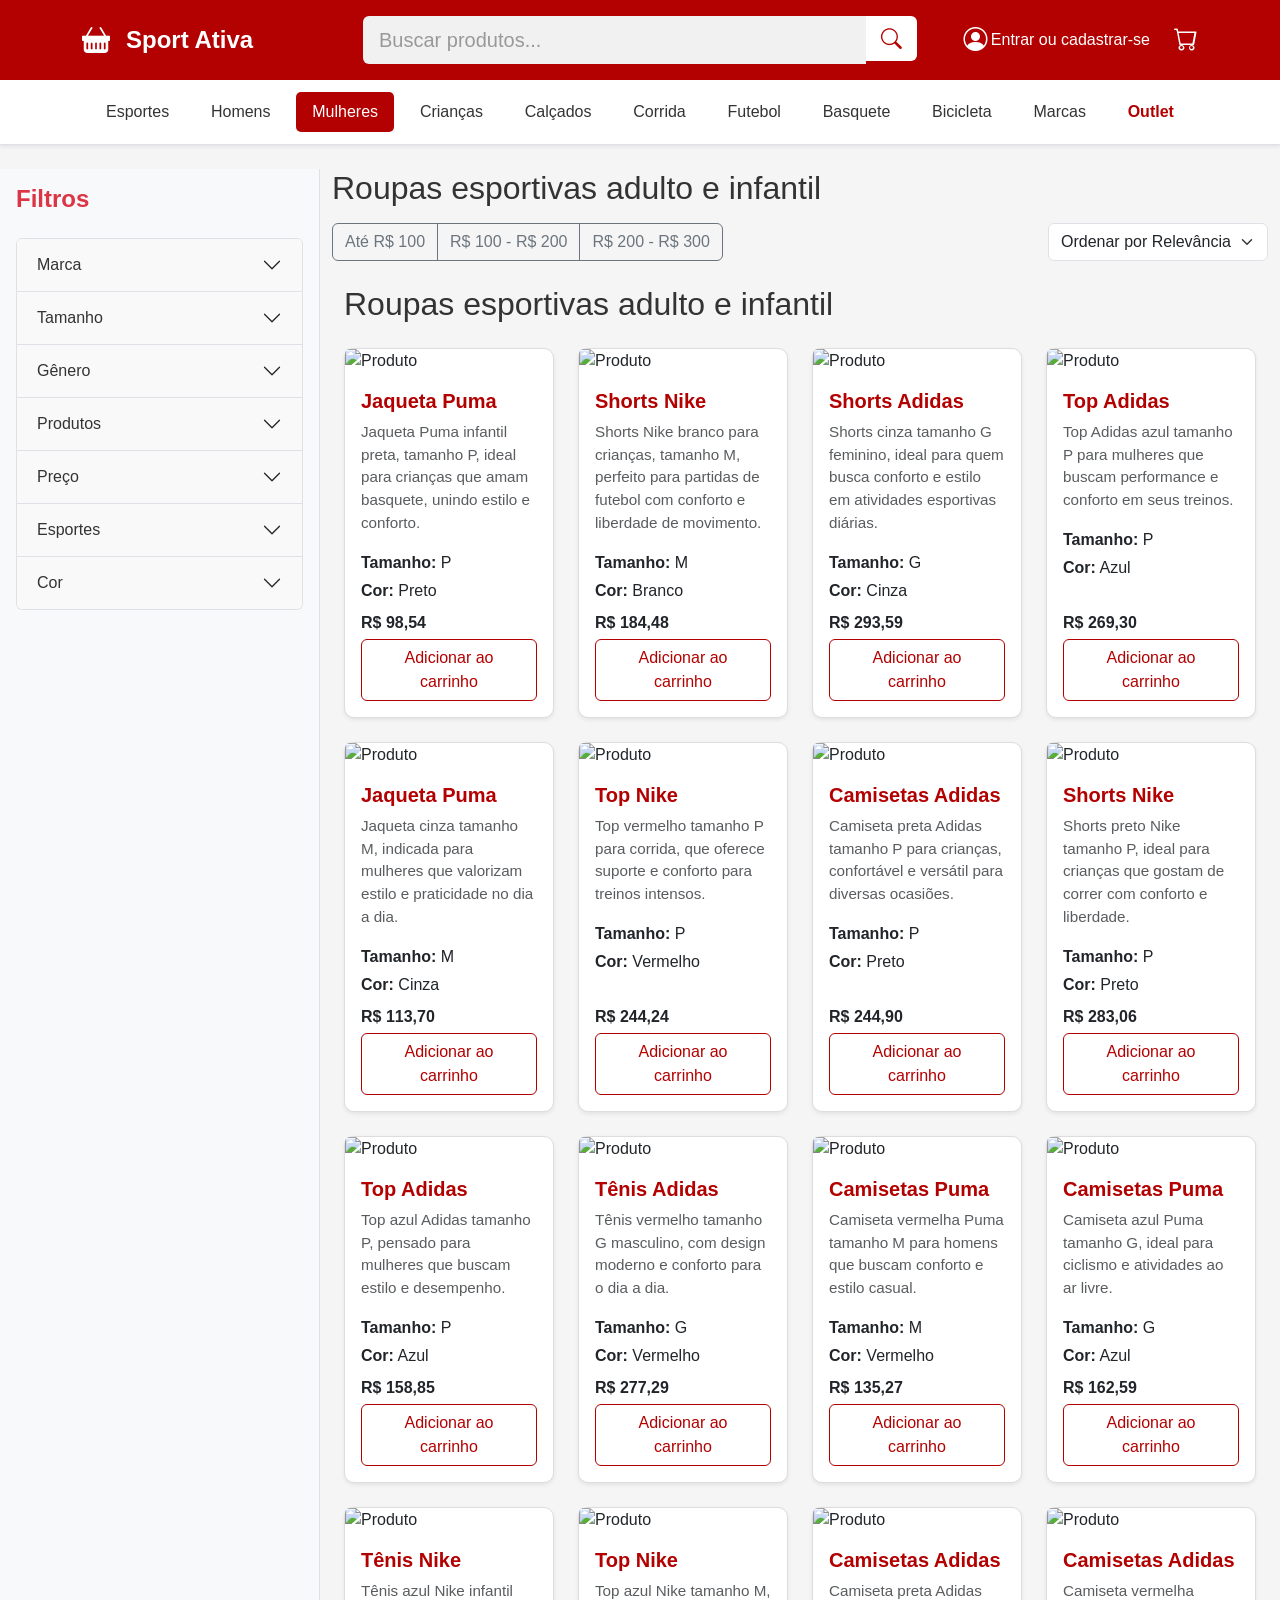
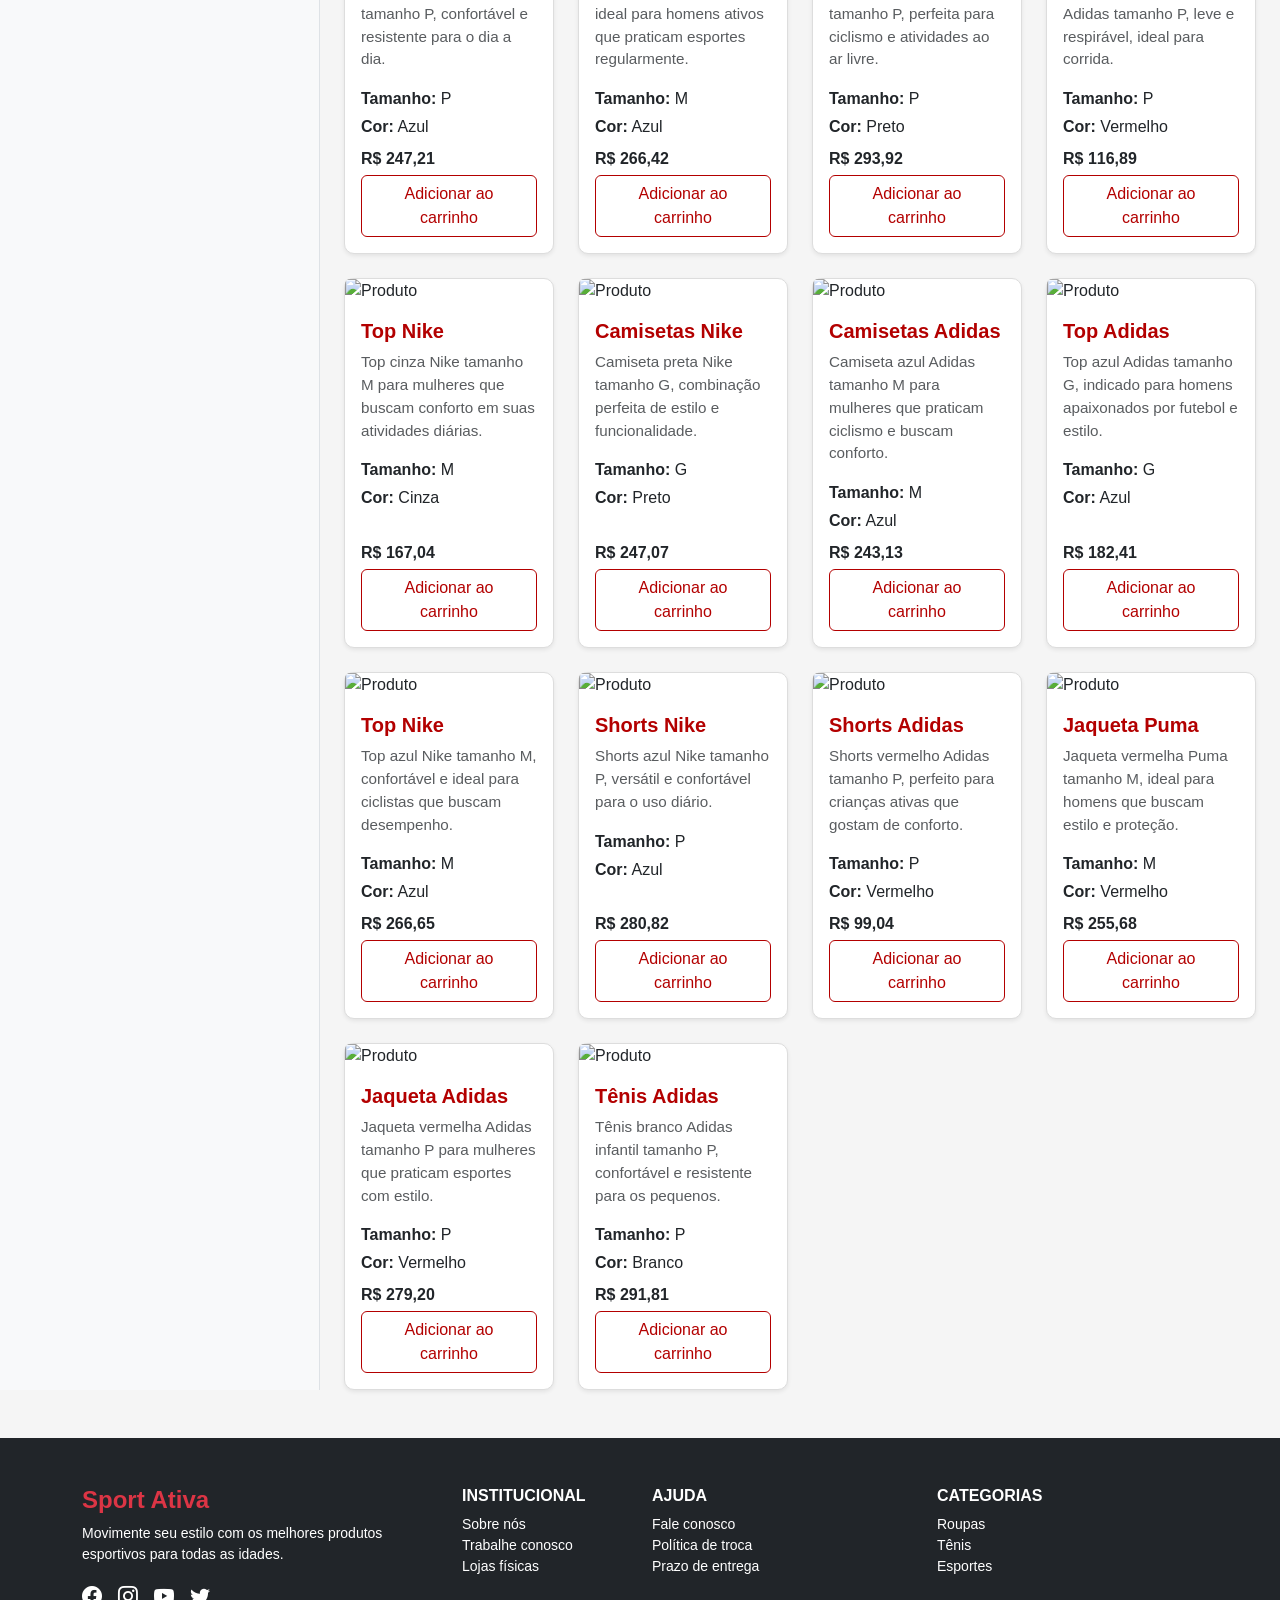
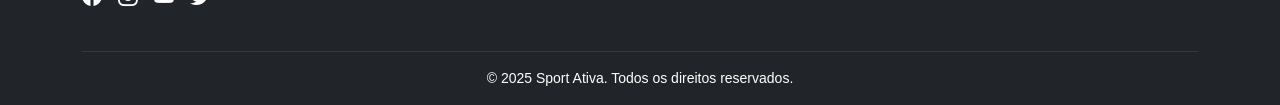
==== pagina-inicial/paginaInicial.html @ 874610f9 "Criação de Página de Perfil, alterações na Inicial, Login e Cards" ====
<!DOCTYPE html>
<html lang="pt-br">

<head>
    <meta charset="UTF-8">
    <title>Sport Ativa - Página Inicial</title>
    <meta name="viewport" content="width=device-width, initial-scale=1">
    <!-- Bootstrap CSS -->
    <link href="https://cdn.jsdelivr.net/npm/bootstrap@5.3.0/dist/css/bootstrap.min.css" rel="stylesheet">
    <!-- Bootstrap Icons -->
    <link href="https://cdn.jsdelivr.net/npm/bootstrap-icons@1.10.5/font/bootstrap-icons.css" rel="stylesheet">
    <!-- CSS personalizado -->
    <link rel="stylesheet" href="paginaInicial.css">
</head>

<body>

    <!-- Navbar superior -->
    <header class="navbar-top py-3 shadow-sm">
        <div class="container">
            <div class="row align-items-center gx-2 gy-2">

                <!-- Logo -->
                <div class="col-12 col-md-3 d-flex justify-content-center justify-content-md-start">
                    <a href="#" class="navbar-brand d-flex align-items-center text-white text-decoration-none">
                        <i class="bi bi-basket-fill me-2 fs-3"></i>
                        <span class="fs-4 fw-bold">Sport Ativa</span>
                    </a>
                </div>

                <!-- Barra de busca -->
                <div class="col-12 col-md-6">
                    <form class="d-flex" role="search">
                        <input class="form-control form-control-lg rounded-start border-0" type="search"
                            placeholder="Buscar produtos...">
                        <button class="btn btn-search rounded-end" type="submit">
                            <i class="bi bi-search"></i> 
                        </button>
                    </form>
                </div>

                <!-- Ícones à direita -->
                <div
                    class="col-12 col-md-3 d-flex justify-content-center justify-content-md-end align-items-center gap-4">
                    <a href="#" class="text-white text-decoration-none d-flex align-items-center">
                        <i class="bi bi-person-circle fs-4 me-1"></i>
                        <span id="nome-usuario">Entrar ou cadastrar-se</span>
                    </a>
                    <a href="#" class="text-white fs-4 text-decoration-none">
                        <i class="bi bi-cart"></i>
                    </a>
                </div>

            </div>
        </div>
    </header>



    <!-- Menu horizontal aprimorado -->
    <nav class="menu-horizontal bg-white border-bottom shadow-sm">
        <div class="container">
            <ul class="nav justify-content-between flex-wrap py-2 px-1">
                <li class="nav-item"><a class="nav-link menu-link" href="#">Esportes</a></li>
                <li class="nav-item"><a class="nav-link menu-link" href="#">Homens</a></li>
                <li class="nav-item"><a class="nav-link menu-link active" href="#">Mulheres</a></li>
                <li class="nav-item"><a class="nav-link menu-link" href="#">Crianças</a></li>
                <li class="nav-item"><a class="nav-link menu-link" href="#">Calçados</a></li>
                <li class="nav-item"><a class="nav-link menu-link" href="#">Corrida</a></li>
                <li class="nav-item"><a class="nav-link menu-link" href="#">Futebol</a></li>
                <li class="nav-item"><a class="nav-link menu-link" href="#">Basquete</a></li>
                <li class="nav-item"><a class="nav-link menu-link" href="#">Bicicleta</a></li>
                <li class="nav-item"><a class="nav-link menu-link" href="#">Marcas</a></li>
                <li class="nav-item"><a class="nav-link menu-link destaque" href="#">Outlet</a></li>
            </ul>
        </div>
    </nav>


    <!-- Conteúdo principal -->
    <div class="container-fluid mt-4">
        <div class="row">

            <!-- Sidebar -->
            <aside class="col-md-3 sidebar bg-light p-3 border-end">
                <h4 class="mb-4 text-danger">Filtros</h4>
                <div class="accordion" id="filtroAccordion">

                    <!-- Marca -->
                    <div class="accordion-item">
                        <h2 class="accordion-header" id="headingMarca">
                            <button class="accordion-button collapsed" type="button" data-bs-toggle="collapse"
                                data-bs-target="#collapseMarca">
                                Marca
                            </button>
                        </h2>
                        <div id="collapseMarca" class="accordion-collapse collapse" data-bs-parent="#filtroAccordion">
                            <div class="accordion-body">
                                <div><input type="checkbox"> Nike</div>
                                <div><input type="checkbox"> Adidas</div>
                                <div><input type="checkbox"> Puma</div>
                            </div>
                        </div>
                    </div>

                    <!-- Tamanho -->
                    <div class="accordion-item">
                        <h2 class="accordion-header">
                            <button class="accordion-button collapsed" type="button" data-bs-toggle="collapse"
                                data-bs-target="#collapseTamanho">
                                Tamanho
                            </button>
                        </h2>
                        <div id="collapseTamanho" class="accordion-collapse collapse" data-bs-parent="#filtroAccordion">
                            <div class="accordion-body">
                                <div><input type="checkbox"> P</div>
                                <div><input type="checkbox"> M</div>
                                <div><input type="checkbox"> G</div>
                            </div>
                        </div>
                    </div>

                    <!-- Gênero -->
                    <div class="accordion-item">
                        <h2 class="accordion-header">
                            <button class="accordion-button collapsed" type="button" data-bs-toggle="collapse"
                                data-bs-target="#collapseGenero">
                                Gênero
                            </button>
                        </h2>
                        <div id="collapseGenero" class="accordion-collapse collapse" data-bs-parent="#filtroAccordion">
                            <div class="accordion-body">
                                <div><input type="checkbox"> Masculino</div>
                                <div><input type="checkbox"> Feminino</div>
                                <div><input type="checkbox"> Infantil</div>
                            </div>
                        </div>
                    </div>

                    <!-- Produtos -->
                    <div class="accordion-item">
                        <h2 class="accordion-header">
                            <button class="accordion-button collapsed" type="button" data-bs-toggle="collapse"
                                data-bs-target="#collapseProduto">
                                Produtos
                            </button>
                        </h2>
                        <div id="collapseProduto" class="accordion-collapse collapse" data-bs-parent="#filtroAccordion">
                            <div class="accordion-body">
                                <div><input type="checkbox"> Camisetas</div>
                                <div><input type="checkbox"> Tênis</div>
                                <div><input type="checkbox"> Shorts</div>
                            </div>
                        </div>
                    </div>

                    <!-- Preço -->
                    <div class="accordion-item">
                        <h2 class="accordion-header">
                            <button class="accordion-button collapsed" type="button" data-bs-toggle="collapse"
                                data-bs-target="#collapsePreco">
                                Preço
                            </button>
                        </h2>
                        <div id="collapsePreco" class="accordion-collapse collapse" data-bs-parent="#filtroAccordion">
                            <div class="accordion-body">
                                <div><input type="checkbox"> Até R$ 100</div>
                                <div><input type="checkbox"> R$ 100 - R$ 200</div>
                                <div><input type="checkbox"> Acima de R$ 200</div>
                            </div>
                        </div>
                    </div>

                    <!-- Esportes -->
                    <div class="accordion-item">
                        <h2 class="accordion-header">
                            <button class="accordion-button collapsed" type="button" data-bs-toggle="collapse"
                                data-bs-target="#collapseEsporte">
                                Esportes
                            </button>
                        </h2>
                        <div id="collapseEsporte" class="accordion-collapse collapse" data-bs-parent="#filtroAccordion">
                            <div class="accordion-body">
                                <div><input type="checkbox"> Futebol</div>
                                <div><input type="checkbox"> Corrida</div>
                                <div><input type="checkbox"> Basquete</div>
                            </div>
                        </div>
                    </div>

                    <!-- Cor -->
                    <div class="accordion-item">
                        <h2 class="accordion-header">
                            <button class="accordion-button collapsed" type="button" data-bs-toggle="collapse"
                                data-bs-target="#collapseCor">
                                Cor
                            </button>
                        </h2>
                        <div id="collapseCor" class="accordion-collapse collapse" data-bs-parent="#filtroAccordion">
                            <div class="accordion-body">
                                <div><input type="checkbox"> Preto</div>
                                <div><input type="checkbox"> Vermelho</div>
                                <div><input type="checkbox"> Azul</div>
                            </div>
                        </div>
                    </div>

                </div>
            </aside>

            <!-- Conteúdo principal / Cards -->
            <main class="col-md-9">
                <h2 class="mb-3">Roupas esportivas adulto e infantil</h2>
                <div class="d-flex justify-content-between align-items-center mb-3">
                    <div class="btn-group" role="group">
                        <button class="btn btn-outline-secondary">Até R$ 100</button>
                        <button class="btn btn-outline-secondary">R$ 100 - R$ 200</button>
                        <button class="btn btn-outline-secondary">R$ 200 - R$ 300</button>
                    </div>
                    <select class="form-select w-auto">
                        <option>Ordenar por Relevância</option>
                        <option>Menor preço</option>
                        <option>Maior preço</option>
                        <option>Mais vendidos</option>
                    </select>
                </div>

                <main class="container mt-4">
                    <h2 class="mb-4">Roupas esportivas adulto e infantil</h2>
                    <div class="row row-cols-1 row-cols-sm-2 row-cols-md-3 row-cols-lg-4 g-4" id="container-produtos">
                        <!-- Cards serão injetados aqui via JS -->
                    </div>
                </main>
        </div>
    </div>
    <footer class="footer bg-dark text-white pt-5 pb-3 mt-5">
        <div class="container">
            <div class="row">

                <!-- Logo e descrição -->
                <div class="col-md-4 mb-4">
                    <h4 class="text-danger fw-bold">Sport Ativa</h4>
                    <p class="small">Movimente seu estilo com os melhores produtos esportivos para todas as idades.</p>
                    <div class="d-flex gap-3">
                        <a href="#" class="text-white"><i class="bi bi-facebook fs-5"></i></a>
                        <a href="#" class="text-white"><i class="bi bi-instagram fs-5"></i></a>
                        <a href="#" class="text-white"><i class="bi bi-youtube fs-5"></i></a>
                        <a href="#" class="text-white"><i class="bi bi-twitter fs-5"></i></a>
                    </div>
                </div>

                <!-- Links rápidos -->
                <div class="col-md-2 mb-4">
                    <h6 class="text-uppercase fw-bold">Institucional</h6>
                    <ul class="list-unstyled small">
                        <li><a href="#" class="text-white text-decoration-none">Sobre nós</a></li>
                        <li><a href="#" class="text-white text-decoration-none">Trabalhe conosco</a></li>
                        <li><a href="#" class="text-white text-decoration-none">Lojas físicas</a></li>
                    </ul>
                </div>

                <!-- Ajuda -->
                <div class="col-md-3 mb-4">
                    <h6 class="text-uppercase fw-bold">Ajuda</h6>
                    <ul class="list-unstyled small">
                        <li><a href="#" class="text-white text-decoration-none">Fale conosco</a></li>
                        <li><a href="#" class="text-white text-decoration-none">Política de troca</a></li>
                        <li><a href="#" class="text-white text-decoration-none">Prazo de entrega</a></li>
                    </ul>
                </div>

                <!-- Categorias -->
                <div class="col-md-3 mb-4">
                    <h6 class="text-uppercase fw-bold">Categorias</h6>
                    <ul class="list-unstyled small">
                        <li><a href="#" class="text-white text-decoration-none">Roupas</a></li>
                        <li><a href="#" class="text-white text-decoration-none">Tênis</a></li>
                        <li><a href="#" class="text-white text-decoration-none">Esportes</a></li>
                    </ul>
                </div>
            </div>

            <hr class="border-top border-secondary">

            <div class="text-center small">
                <p class="mb-0">© 2025 Sport Ativa. Todos os direitos reservados.</p>
            </div>
        </div>
    </footer>

    <!-- Bootstrap JS -->
    <script src="https://cdn.jsdelivr.net/npm/bootstrap@5.3.0/dist/js/bootstrap.bundle.min.js"></script>
    <script src="../pagina-inicial/cardsProdutos.js"></script>

</body>

</html>
---- pagina-inicial/paginaInicial.css ----
/* Reset básico */
* {
  box-sizing: border-box;
  margin: 0;
  padding: 0;
}

body {
  background-color: #f5f5f5;
  font-family: 'Segoe UI', Tahoma, Geneva, Verdana, sans-serif;
  color: #333;
}

/* Navbar Superior Estilizada */
.navbar-top {
  background-color: #b30000;
  color: #fff;
  padding: 10px 0;
}

.navbar-top .navbar-brand {
  color: #fff;
  font-size: 1.6rem;
  font-weight: bold;
  display: flex;
  align-items: center;
  gap: 8px;
}

.navbar-top .form-control {
  background-color: #f1f1f1;
  color: #333;
  border: none;
  border-radius: 8px 0 0 8px;
  height: 45px;
}

.navbar-top .form-control::placeholder {
  color: #999;
}

.navbar-top .btn-search {
  background-color: #fff;
  border: none;
  border-radius: 0 8px 8px 0;
  height: 45px;
  padding: 0 15px;
  color: #b30000;
  font-size: 1.3rem;
  transition: background 0.3s ease;
}

.navbar-top .btn-search:hover {
  background-color: #b30000;
  color: #fff;
}

.navbar-top .user-area {
  display: flex;
  align-items: center;
  gap: 12px;
  flex-wrap: wrap;
}

.navbar-top .user-area a {
  color: #fff;
  font-weight: 500;
  text-decoration: none;
  transition: color 0.3s ease;
}

.navbar-top .user-area a:hover {
  color: #e6e6e6;
}

.navbar-top .icon-cart {
  font-size: 1.5rem;
}

/* Menu horizontal moderno */
.menu-horizontal {
  background-color: #ffffff;
  border-bottom: 1px solid #ddd;
}

.menu-horizontal .nav-link {
  padding: 8px 16px;
  margin: 4px;
  border-radius: 5px;
  color: #333;
  font-weight: 500;
  transition: all 0.3s ease;
}

.menu-horizontal .nav-link:hover {
  background-color: #f1f1f1;
  color: #b30000;
}

.menu-horizontal .nav-link.active {
  background-color: #b30000;
  color: #fff !important;
}

.menu-horizontal .nav-link.destaque {
  color: #b30000;
  font-weight: 600;
}

/* Sidebar / Filtros */
.sidebar {
  background-color: #eeeeee;
  border-right: 1px solid #ccc;
  min-height: 100%;
  padding: 20px;
}

.sidebar h4 {
  color: #b30000;
  font-weight: 600;
  margin-bottom: 20px;
}

.accordion-button {
  background-color: #f9f9f9;
  color: #333;
}

.accordion-button:not(.collapsed) {
  background-color: #b30000;
  color: #fff;
}

.accordion-body input[type="checkbox"] {
  margin-right: 8px;
}

/* Botões */
.btn-outline-danger {
  border-color: #b30000;
  color: #b30000;
}

.btn-outline-danger:hover {
  background-color: #b30000;
  color: #fff;
}

/* Cards de Produto */
.product-card {
  border: 1px solid #ddd;
  border-radius: 10px;
  background-color: #fff;
  transition: box-shadow 0.3s ease;
}

.product-card:hover {
  box-shadow: 0 4px 12px rgba(0, 0, 0, 0.12);
}

.card-title {
  color: #b30000;
  font-weight: 600;
}

.card-text {
  font-size: 0.95rem;
  color: #666;
}

.product-info {
  font-size: 0.85rem;
  color: #777;
}

/* Rodapé Moderno */
footer {
  background-color: #b30000;
  color: #fff;
  padding: 40px 0;
}

footer a {
  color: #eee;
  text-decoration: none;
}

footer a:hover {
  color: #fff;
  text-decoration: underline;
}

footer h5 {
  font-weight: 600;
  margin-bottom: 15px;
}

footer .social-icons i {
  font-size: 24px;
  margin-right: 15px;
  color: #fff;
  transition: color 0.3s ease;
}

footer .social-icons i:hover {
  color: #ccc;
}
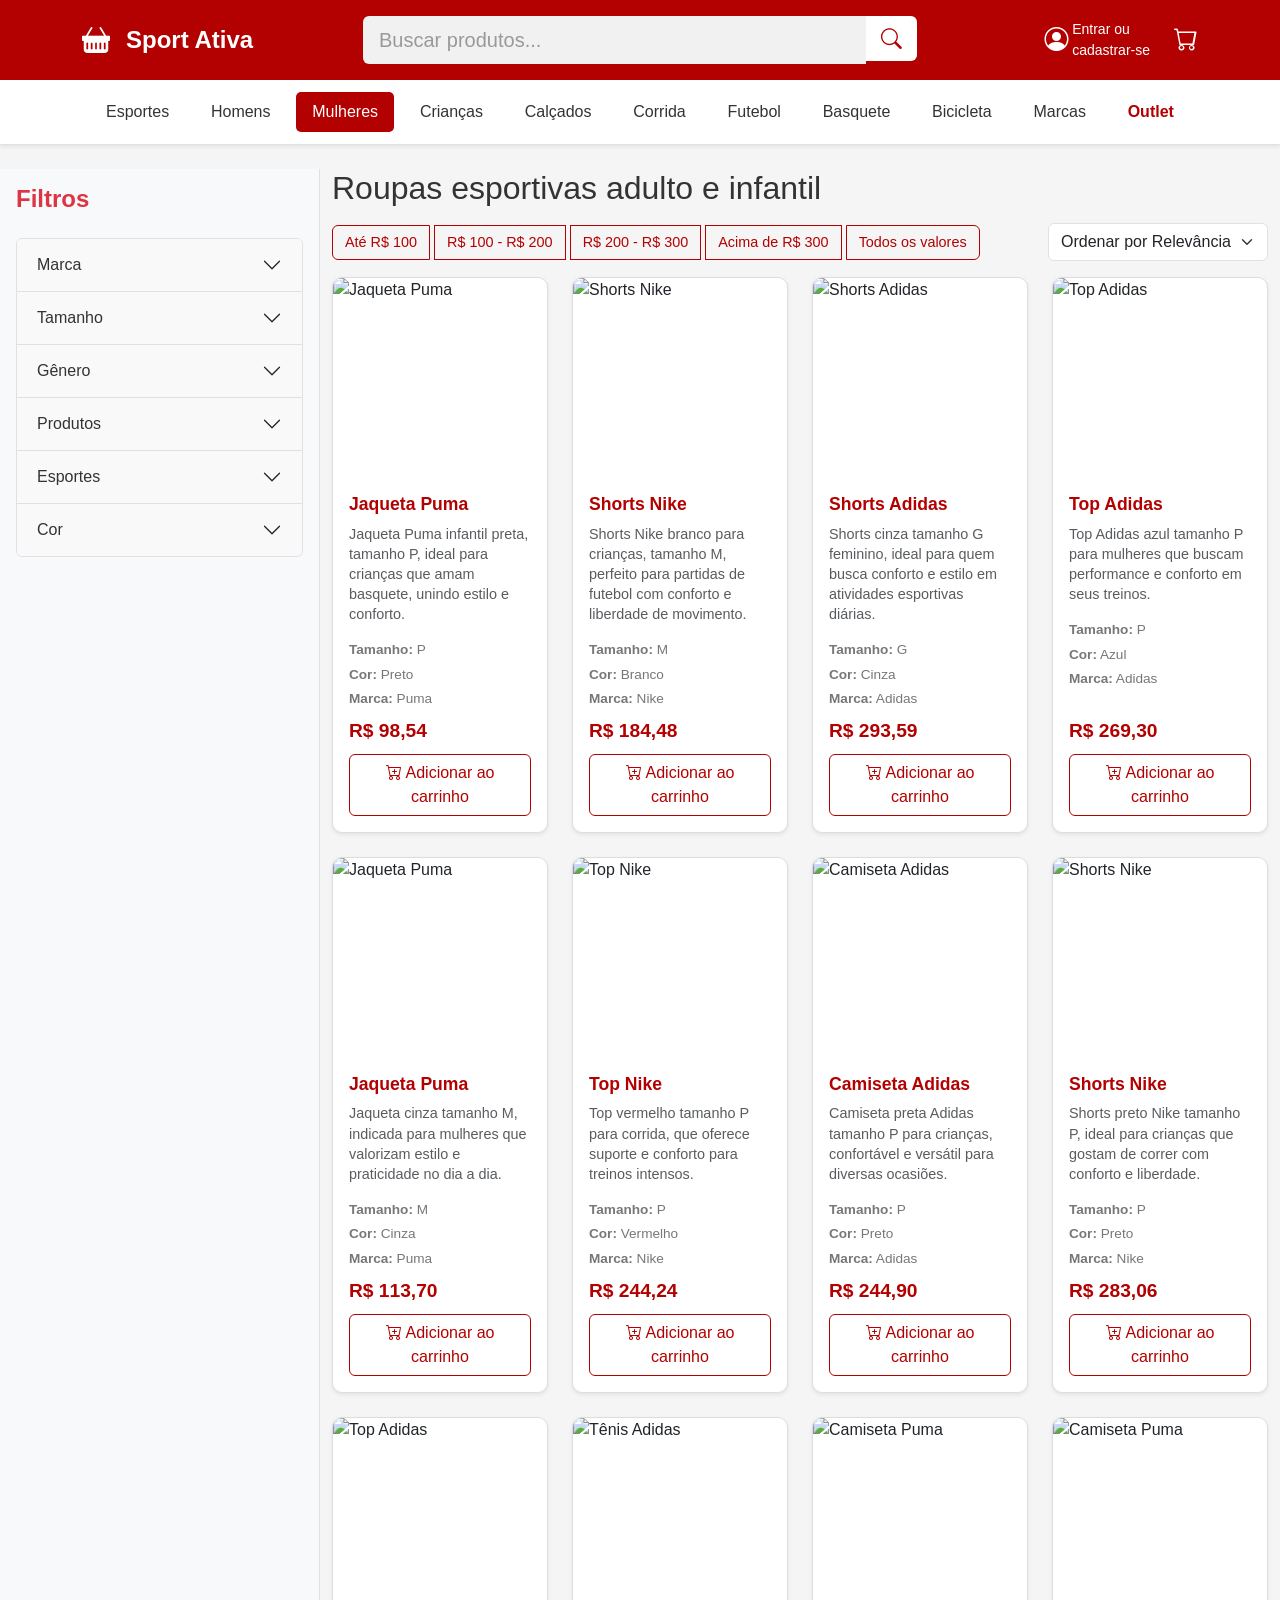
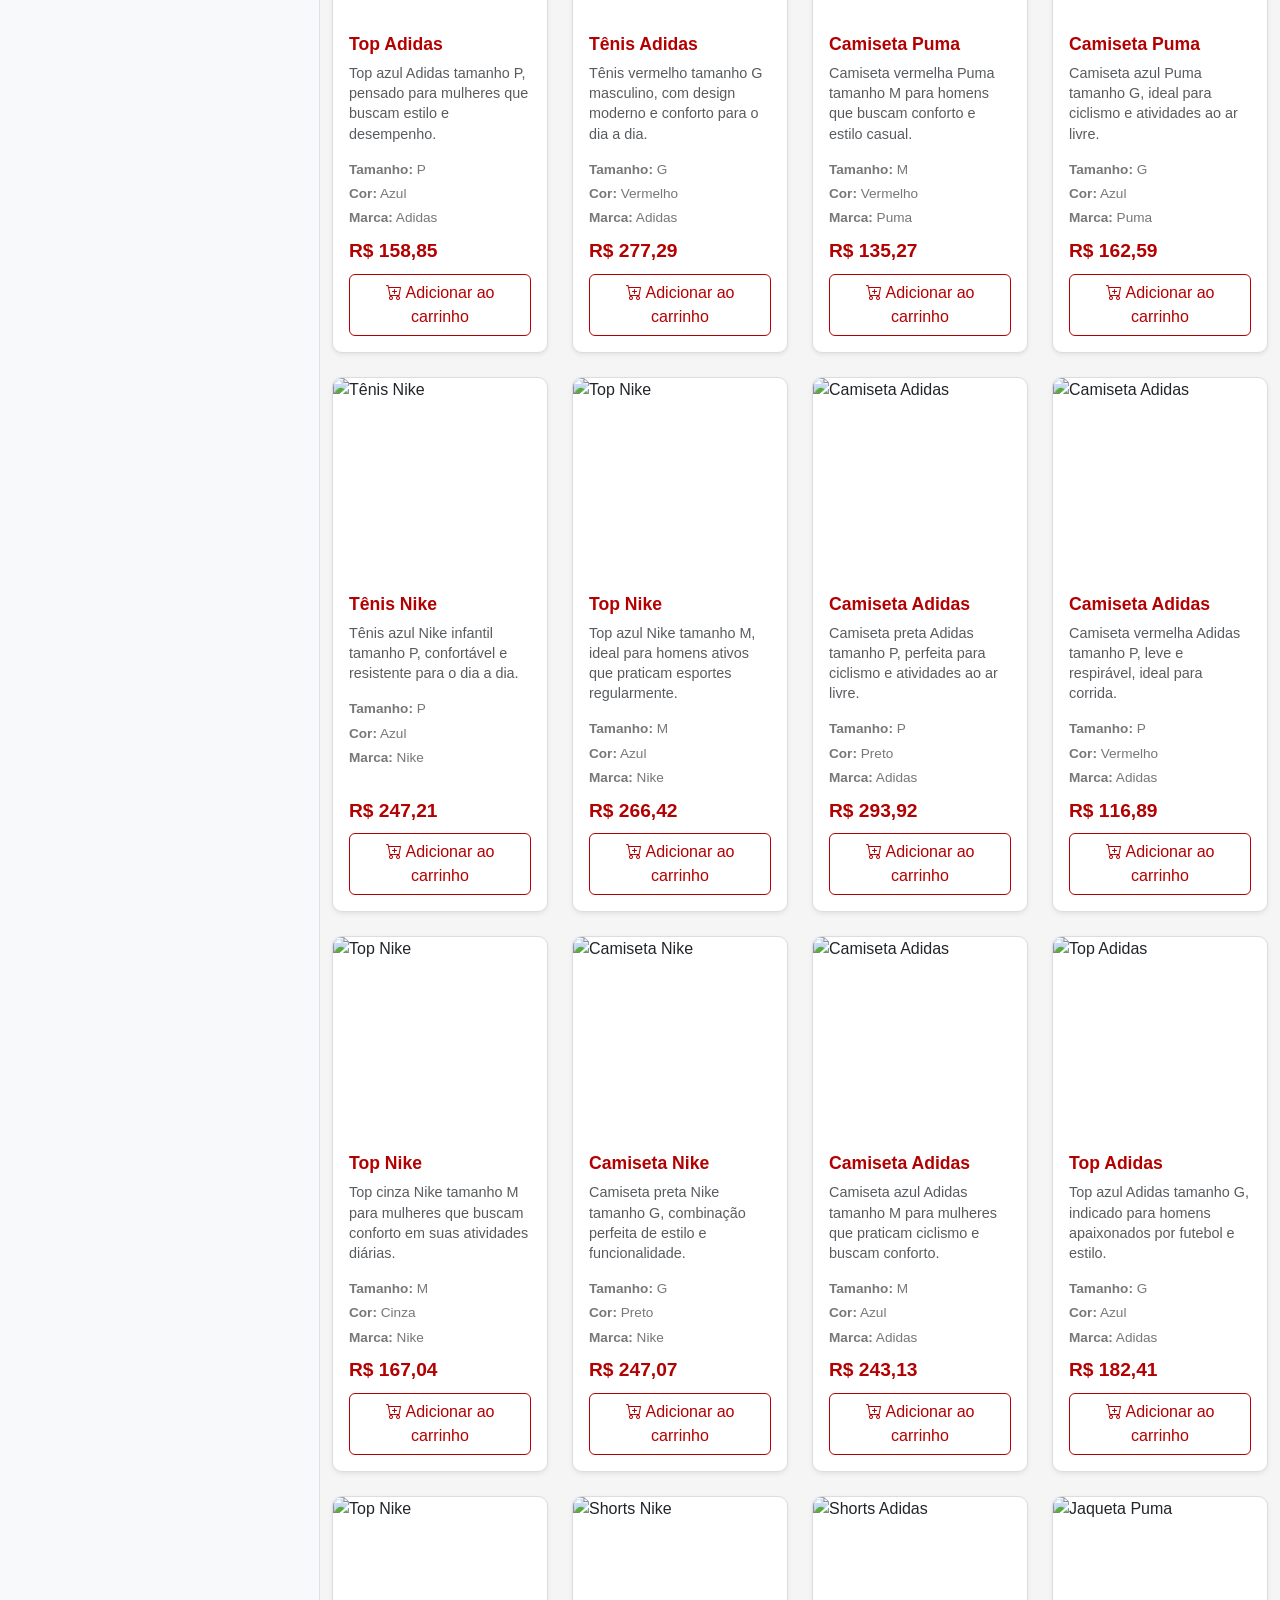
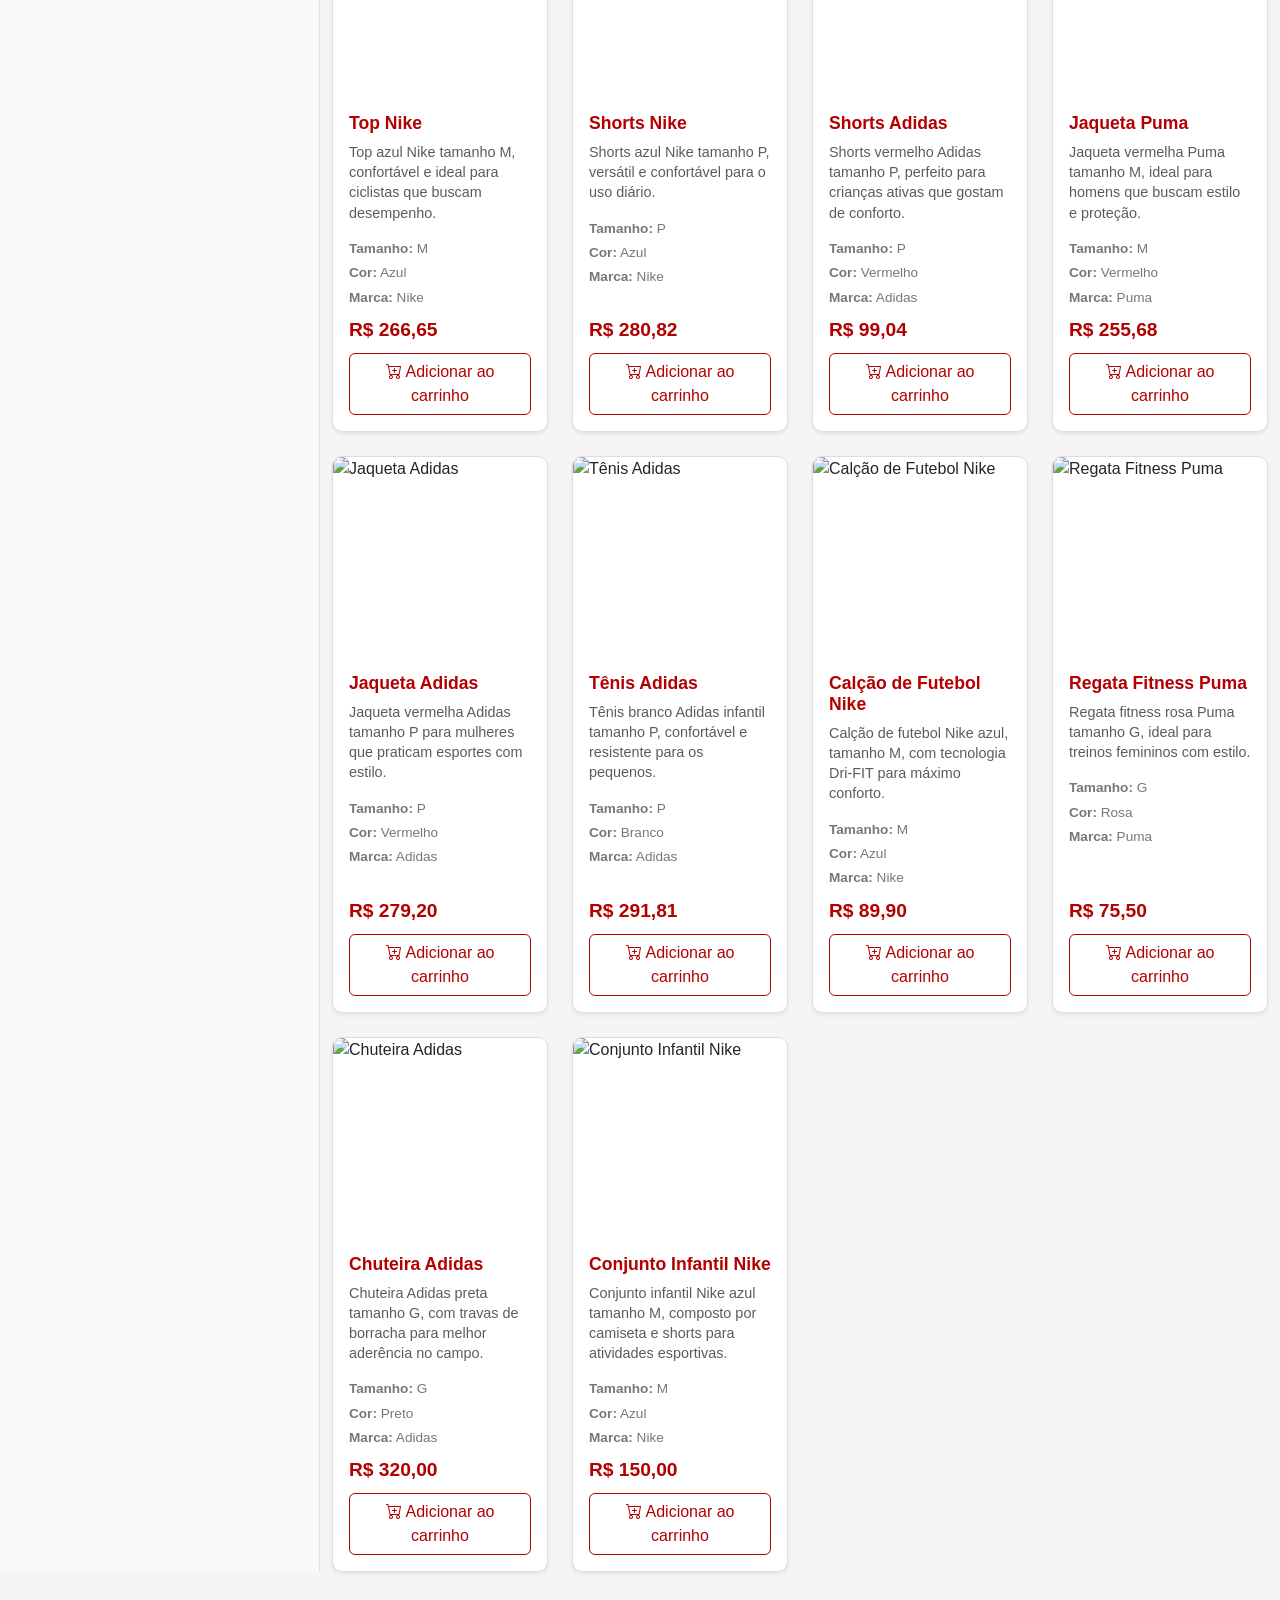
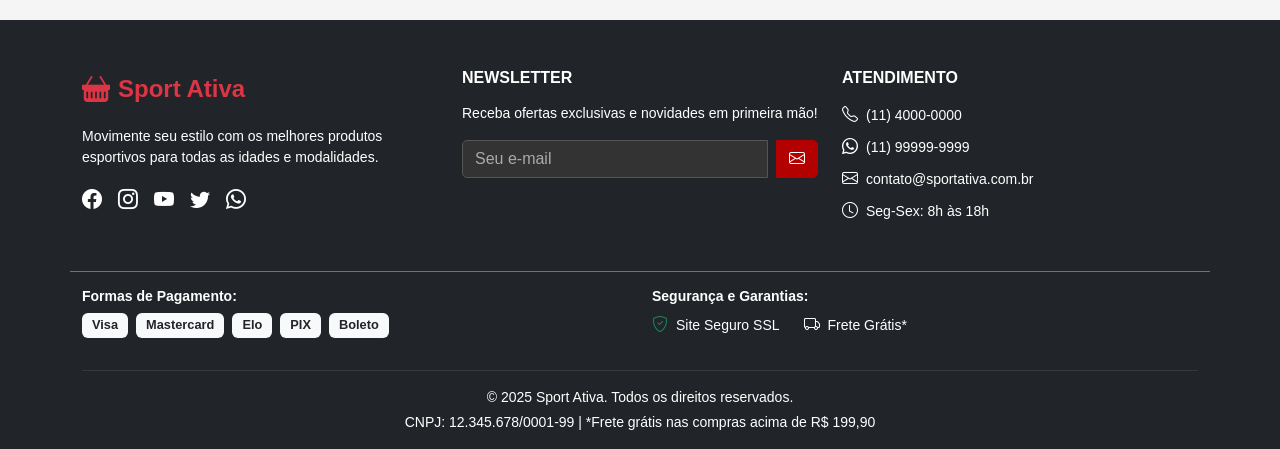
==== commit e9691726: "Alteração em algumas coisas" ====
--- a/pagina-inicial/paginaInicial.html
+++ b/pagina-inicial/paginaInicial.html
@@ -39,23 +39,55 @@
                     </form>
                 </div>
 
-                <!-- Ícones à direita -->
-                <div
-                    class="col-12 col-md-3 d-flex justify-content-center justify-content-md-end align-items-center gap-4">
-                    <a href="#" class="text-white text-decoration-none d-flex align-items-center">
-                        <i class="bi bi-person-circle fs-4 me-1"></i>
-                        <span id="nome-usuario">Entrar ou cadastrar-se</span>
-                    </a>
-                    <a href="#" class="text-white fs-4 text-decoration-none">
+                <!-- Área do usuário -->
+                <div class="col-12 col-md-3 d-flex justify-content-center justify-content-md-end align-items-center gap-4">
+                    <!-- Área que muda conforme login -->
+                    <div id="area-usuario" class="d-flex align-items-center">
+                        <!-- Quando não logado -->
+                        <div id="nao-logado" class="d-flex flex-column align-items-center">
+                            <a href="../pagina-login/login.html" class="text-white text-decoration-none d-flex align-items-center">
+                                <i class="bi bi-person-circle fs-4 me-1"></i>
+                                <span class="small">Entrar ou<br>cadastrar-se</span>
+                            </a>
+                        </div>
+                        
+                        <!-- Quando logado -->
+                        <div id="logado" class="d-none">
+                            <div class="dropdown">
+                                <button class="btn btn-link text-white text-decoration-none p-0 d-flex align-items-center" type="button" data-bs-toggle="dropdown">
+                                    <i class="bi bi-person-circle fs-4 me-2"></i>
+                                    <div class="d-flex flex-column align-items-start">
+                                        <span class="small">Olá,</span>
+                                        <span id="nome-usuario" class="fw-bold">Usuário</span>
+                                    </div>
+                                    <i class="bi bi-chevron-down ms-1"></i>
+                                </button>
+                                <ul class="dropdown-menu">
+                                    <li><a class="dropdown-item" href="../pagina-usuario/perfilUsuario.html">
+                                        <i class="bi bi-person me-2"></i>Meu Perfil
+                                    </a></li>
+                                    <li><a class="dropdown-item" href="#">
+                                        <i class="bi bi-box me-2"></i>Meus Pedidos
+                                    </a></li>
+                                    <li><hr class="dropdown-divider"></li>
+                                    <li><a class="dropdown-item" href="#" id="btn-logout">
+                                        <i class="bi bi-box-arrow-right me-2"></i>Sair
+                                    </a></li>
+                                </ul>
+                            </div>
+                        </div>
+                    </div>
+                    
+                    <!-- Carrinho -->
+                    <a href="#" class="text-white fs-4 text-decoration-none position-relative">
                         <i class="bi bi-cart"></i>
+                        <span class="position-absolute top-0 start-100 translate-middle badge rounded-pill bg-warning text-dark" id="cart-count">0</span>
                     </a>
                 </div>
 
             </div>
         </div>
     </header>
-
-
 
     <!-- Menu horizontal aprimorado -->
     <nav class="menu-horizontal bg-white border-bottom shadow-sm">
@@ -76,7 +108,6 @@
         </div>
     </nav>
 
-
     <!-- Conteúdo principal -->
     <div class="container-fluid mt-4">
         <div class="row">
@@ -141,11 +172,11 @@
                     <div class="accordion-item">
                         <h2 class="accordion-header">
                             <button class="accordion-button collapsed" type="button" data-bs-toggle="collapse"
-                                data-bs-target="#collapseProduto">
+                                data-bs-target="#collapseProdutos">
                                 Produtos
                             </button>
                         </h2>
-                        <div id="collapseProduto" class="accordion-collapse collapse" data-bs-parent="#filtroAccordion">
+                        <div id="collapseProdutos" class="accordion-collapse collapse" data-bs-parent="#filtroAccordion">
                             <div class="accordion-body">
                                 <div><input type="checkbox"> Camisetas</div>
                                 <div><input type="checkbox"> Tênis</div>
@@ -154,32 +185,15 @@
                         </div>
                     </div>
 
-                    <!-- Preço -->
-                    <div class="accordion-item">
-                        <h2 class="accordion-header">
-                            <button class="accordion-button collapsed" type="button" data-bs-toggle="collapse"
-                                data-bs-target="#collapsePreco">
-                                Preço
-                            </button>
-                        </h2>
-                        <div id="collapsePreco" class="accordion-collapse collapse" data-bs-parent="#filtroAccordion">
-                            <div class="accordion-body">
-                                <div><input type="checkbox"> Até R$ 100</div>
-                                <div><input type="checkbox"> R$ 100 - R$ 200</div>
-                                <div><input type="checkbox"> Acima de R$ 200</div>
-                            </div>
-                        </div>
-                    </div>
-
                     <!-- Esportes -->
                     <div class="accordion-item">
                         <h2 class="accordion-header">
                             <button class="accordion-button collapsed" type="button" data-bs-toggle="collapse"
-                                data-bs-target="#collapseEsporte">
+                                data-bs-target="#collapseEsportes">
                                 Esportes
                             </button>
                         </h2>
-                        <div id="collapseEsporte" class="accordion-collapse collapse" data-bs-parent="#filtroAccordion">
+                        <div id="collapseEsportes" class="accordion-collapse collapse" data-bs-parent="#filtroAccordion">
                             <div class="accordion-body">
                                 <div><input type="checkbox"> Futebol</div>
                                 <div><input type="checkbox"> Corrida</div>
@@ -201,6 +215,8 @@
                                 <div><input type="checkbox"> Preto</div>
                                 <div><input type="checkbox"> Vermelho</div>
                                 <div><input type="checkbox"> Azul</div>
+                                <div><input type="checkbox"> Branco</div>
+                                <div><input type="checkbox"> Cinza</div>
                             </div>
                         </div>
                     </div>
@@ -211,11 +227,13 @@
             <!-- Conteúdo principal / Cards -->
             <main class="col-md-9">
                 <h2 class="mb-3">Roupas esportivas adulto e infantil</h2>
-                <div class="d-flex justify-content-between align-items-center mb-3">
-                    <div class="btn-group" role="group">
-                        <button class="btn btn-outline-secondary">Até R$ 100</button>
-                        <button class="btn btn-outline-secondary">R$ 100 - R$ 200</button>
-                        <button class="btn btn-outline-secondary">R$ 200 - R$ 300</button>
+                <div class="d-flex justify-content-between align-items-center mb-3 flex-wrap gap-2">
+                    <div class="btn-group flex-wrap" role="group">
+                        <button class="btn btn-outline-secondary" data-preco="Até R$ 100">Até R$ 100</button>
+                        <button class="btn btn-outline-secondary" data-preco="R$ 100 - R$ 200">R$ 100 - R$ 200</button>
+                        <button class="btn btn-outline-secondary" data-preco="R$ 200 - R$ 300">R$ 200 - R$ 300</button>
+                        <button class="btn btn-outline-secondary" data-preco="Acima de R$ 300">Acima de R$ 300</button>
+                        <button class="btn btn-outline-secondary" data-preco="Todos">Todos os valores</button>
                     </div>
                     <select class="form-select w-auto">
                         <option>Ordenar por Relevância</option>
@@ -225,72 +243,104 @@
                     </select>
                 </div>
 
-                <main class="container mt-4">
-                    <h2 class="mb-4">Roupas esportivas adulto e infantil</h2>
-                    <div class="row row-cols-1 row-cols-sm-2 row-cols-md-3 row-cols-lg-4 g-4" id="container-produtos">
-                        <!-- Cards serão injetados aqui via JS -->
-                    </div>
-                </main>
+                <div class="row row-cols-1 row-cols-sm-2 row-cols-md-3 row-cols-lg-4 g-4" id="container-produtos">
+                    <!-- Cards serão injetados aqui via JS -->
+                </div>
+            </main>
         </div>
     </div>
+
+    <!-- Rodapé renovado -->
     <footer class="footer bg-dark text-white pt-5 pb-3 mt-5">
         <div class="container">
             <div class="row">
 
-                <!-- Logo e descrição -->
+                <!-- Logo, descrição e redes sociais -->
                 <div class="col-md-4 mb-4">
-                    <h4 class="text-danger fw-bold">Sport Ativa</h4>
-                    <p class="small">Movimente seu estilo com os melhores produtos esportivos para todas as idades.</p>
+                    <div class="d-flex align-items-center mb-3">
+                        <i class="bi bi-basket-fill me-2 fs-3 text-danger"></i>
+                        <h4 class="text-danger fw-bold mb-0">Sport Ativa</h4>
+                    </div>
+                    <p class="small mb-3">Movimente seu estilo com os melhores produtos esportivos para todas as idades e modalidades.</p>
                     <div class="d-flex gap-3">
                         <a href="#" class="text-white"><i class="bi bi-facebook fs-5"></i></a>
                         <a href="#" class="text-white"><i class="bi bi-instagram fs-5"></i></a>
                         <a href="#" class="text-white"><i class="bi bi-youtube fs-5"></i></a>
                         <a href="#" class="text-white"><i class="bi bi-twitter fs-5"></i></a>
-                    </div>
-                </div>
-
-                <!-- Links rápidos -->
-                <div class="col-md-2 mb-4">
-                    <h6 class="text-uppercase fw-bold">Institucional</h6>
-                    <ul class="list-unstyled small">
-                        <li><a href="#" class="text-white text-decoration-none">Sobre nós</a></li>
-                        <li><a href="#" class="text-white text-decoration-none">Trabalhe conosco</a></li>
-                        <li><a href="#" class="text-white text-decoration-none">Lojas físicas</a></li>
-                    </ul>
-                </div>
-
-                <!-- Ajuda -->
-                <div class="col-md-3 mb-4">
-                    <h6 class="text-uppercase fw-bold">Ajuda</h6>
-                    <ul class="list-unstyled small">
-                        <li><a href="#" class="text-white text-decoration-none">Fale conosco</a></li>
-                        <li><a href="#" class="text-white text-decoration-none">Política de troca</a></li>
-                        <li><a href="#" class="text-white text-decoration-none">Prazo de entrega</a></li>
-                    </ul>
-                </div>
-
-                <!-- Categorias -->
-                <div class="col-md-3 mb-4">
-                    <h6 class="text-uppercase fw-bold">Categorias</h6>
-                    <ul class="list-unstyled small">
-                        <li><a href="#" class="text-white text-decoration-none">Roupas</a></li>
-                        <li><a href="#" class="text-white text-decoration-none">Tênis</a></li>
-                        <li><a href="#" class="text-white text-decoration-none">Esportes</a></li>
-                    </ul>
-                </div>
+                        <a href="#" class="text-white"><i class="bi bi-whatsapp fs-5"></i></a>
+                    </div>
+                </div>
+
+                <!-- Newsletter -->
+                <div class="col-md-4 mb-4">
+                    <h6 class="text-uppercase fw-bold mb-3">Newsletter</h6>
+                    <p class="small mb-3">Receba ofertas exclusivas e novidades em primeira mão!</p>
+                    <form class="d-flex">
+                        <input type="email" class="form-control me-2" placeholder="Seu e-mail">
+                        <button class="btn btn-danger" type="submit">
+                            <i class="bi bi-envelope"></i>
+                        </button>
+                    </form>
+                </div>
+
+                <!-- Atendimento e Informações -->
+                <div class="col-md-4 mb-4">
+                    <h6 class="text-uppercase fw-bold mb-3">Atendimento</h6>
+                    <div class="d-flex align-items-center mb-2">
+                        <i class="bi bi-telephone me-2"></i>
+                        <span class="small">(11) 4000-0000</span>
+                    </div>
+                    <div class="d-flex align-items-center mb-2">
+                        <i class="bi bi-whatsapp me-2"></i>
+                        <span class="small">(11) 99999-9999</span>
+                    </div>
+                    <div class="d-flex align-items-center mb-2">
+                        <i class="bi bi-envelope me-2"></i>
+                        <span class="small">contato@sportativa.com.br</span>
+                    </div>
+                    <div class="d-flex align-items-center">
+                        <i class="bi bi-clock me-2"></i>
+                        <span class="small">Seg-Sex: 8h às 18h</span>
+                    </div>
+                </div>
+
             </div>
 
+            <!-- Formas de pagamento e segurança -->
+            <div class="row mt-4 pt-3 border-top border-secondary">
+                <div class="col-md-6 mb-3">
+                    <h6 class="small fw-bold mb-2">Formas de Pagamento:</h6>
+                    <div class="d-flex gap-2 flex-wrap">
+                        <span class="badge bg-light text-dark">Visa</span>
+                        <span class="badge bg-light text-dark">Mastercard</span>
+                        <span class="badge bg-light text-dark">Elo</span>
+                        <span class="badge bg-light text-dark">PIX</span>
+                        <span class="badge bg-light text-dark">Boleto</span>
+                    </div>
+                </div>
+                <div class="col-md-6 mb-3">
+                    <h6 class="small fw-bold mb-2">Segurança e Garantias:</h6>
+                    <div class="d-flex gap-2 align-items-center">
+                        <i class="bi bi-shield-check text-success"></i>
+                        <span class="small">Site Seguro SSL</span>
+                        <i class="bi bi-truck ms-3"></i>
+                        <span class="small">Frete Grátis*</span>
+                    </div>
+                </div>
+            </div>
+
             <hr class="border-top border-secondary">
 
             <div class="text-center small">
-                <p class="mb-0">© 2025 Sport Ativa. Todos os direitos reservados.</p>
+                <p class="mb-1">© 2025 Sport Ativa. Todos os direitos reservados.</p>
+                <p class="mb-0">CNPJ: 12.345.678/0001-99 | *Frete grátis nas compras acima de R$ 199,90</p>
             </div>
         </div>
     </footer>
 
     <!-- Bootstrap JS -->
     <script src="https://cdn.jsdelivr.net/npm/bootstrap@5.3.0/dist/js/bootstrap.bundle.min.js"></script>
-    <script src="../pagina-inicial/cardsProdutos.js"></script>
+    <script src="cardsProdutos.js"></script>
 
 </body>
 
--- a/pagina-inicial/paginaInicial.css
+++ b/pagina-inicial/paginaInicial.css
@@ -75,6 +75,34 @@
 
 .navbar-top .icon-cart {
   font-size: 1.5rem;
+}
+
+/* Dropdown do usuário */
+.dropdown-toggle::after {
+  display: none;
+}
+
+.dropdown-menu {
+  border: none;
+  box-shadow: 0 4px 12px rgba(0, 0, 0, 0.15);
+  border-radius: 8px;
+  min-width: 200px;
+}
+
+.dropdown-item {
+  padding: 10px 15px;
+  transition: background-color 0.3s ease;
+}
+
+.dropdown-item:hover {
+  background-color: #f8f9fa;
+  color: #b30000;
+}
+
+/* Badge do carrinho */
+.badge {
+  font-size: 0.7rem;
+  padding: 0.25em 0.5em;
 }
 
 /* Menu horizontal moderno */
@@ -124,18 +152,48 @@
 .accordion-button {
   background-color: #f9f9f9;
   color: #333;
+  font-weight: 500;
 }
 
 .accordion-button:not(.collapsed) {
   background-color: #b30000;
   color: #fff;
+  box-shadow: none;
+}
+
+.accordion-button:focus {
+  box-shadow: none;
 }
 
 .accordion-body input[type="checkbox"] {
   margin-right: 8px;
 }
 
-/* Botões */
+.accordion-body div {
+  padding: 5px 0;
+  font-size: 0.95rem;
+}
+
+/* Botões de filtro de preço */
+.btn-group {
+  gap: 5px;
+}
+
+.btn-outline-secondary {
+  border-color: #b30000;
+  color: #b30000;
+  font-size: 0.9rem;
+  padding: 6px 12px;
+}
+
+.btn-outline-secondary:hover,
+.btn-outline-secondary.active {
+  background-color: #b30000;
+  border-color: #b30000;
+  color: #fff;
+}
+
+/* Botões principais */
 .btn-outline-danger {
   border-color: #b30000;
   color: #b30000;
@@ -144,6 +202,16 @@
 .btn-outline-danger:hover {
   background-color: #b30000;
   color: #fff;
+}
+
+.btn-danger {
+  background-color: #b30000;
+  border-color: #b30000;
+}
+
+.btn-danger:hover {
+  background-color: #990000;
+  border-color: #990000;
 }
 
 /* Cards de Produto */
@@ -151,21 +219,41 @@
   border: 1px solid #ddd;
   border-radius: 10px;
   background-color: #fff;
-  transition: box-shadow 0.3s ease;
+  transition: all 0.3s ease;
+  overflow: hidden;
 }
 
 .product-card:hover {
-  box-shadow: 0 4px 12px rgba(0, 0, 0, 0.12);
+  box-shadow: 0 8px 25px rgba(0, 0, 0, 0.15);
+  transform: translateY(-2px);
+}
+
+.product-card .card-img-top {
+  height: 200px;
+  object-fit: cover;
+  transition: transform 0.3s ease;
+}
+
+.product-card:hover .card-img-top {
+  transform: scale(1.05);
 }
 
 .card-title {
   color: #b30000;
   font-weight: 600;
+  font-size: 1.1rem;
 }
 
 .card-text {
-  font-size: 0.95rem;
+  font-size: 0.9rem;
   color: #666;
+  line-height: 1.4;
+}
+
+.price {
+  font-size: 1.2rem;
+  color: #b30000;
+  font-weight: 700;
 }
 
 .product-info {
@@ -175,22 +263,23 @@
 
 /* Rodapé Moderno */
 footer {
-  background-color: #b30000;
-  color: #fff;
-  padding: 40px 0;
+  background-color: #1a1a1a;
+  color: #fff;
+  padding: 40px 0 20px;
 }
 
 footer a {
-  color: #eee;
+  color: #ccc;
   text-decoration: none;
+  transition: color 0.3s ease;
 }
 
 footer a:hover {
   color: #fff;
-  text-decoration: underline;
-}
-
-footer h5 {
+  text-decoration: none;
+}
+
+footer h4, footer h6 {
   font-weight: 600;
   margin-bottom: 15px;
 }
@@ -198,10 +287,88 @@
 footer .social-icons i {
   font-size: 24px;
   margin-right: 15px;
-  color: #fff;
-  transition: color 0.3s ease;
-}
-
-footer .social-icons i:hover {
   color: #ccc;
-}
+  transition: all 0.3s ease;
+}
+
+footer .social-icons a:hover i {
+  color: #b30000;
+  transform: translateY(-2px);
+}
+
+/* Newsletter */
+footer .form-control {
+  background-color: #333;
+  border: 1px solid #555;
+  color: #fff;
+  border-radius: 5px 0 0 5px;
+}
+
+footer .form-control::placeholder {
+  color: #aaa;
+}
+
+footer .form-control:focus {
+  background-color: #333;
+  border-color: #b30000;
+  color: #fff;
+  box-shadow: none;
+}
+
+footer .btn-danger {
+  border-radius: 0 5px 5px 0;
+}
+
+/* Badges de pagamento */
+.badge {
+  font-size: 0.8rem;
+  padding: 6px 10px;
+}
+
+/* Responsividade */
+@media (max-width: 768px) {
+  .navbar-top .navbar-brand {
+    font-size: 1.4rem;
+  }
+  
+  .menu-horizontal .nav {
+    justify-content: flex-start !important;
+  }
+  
+  .btn-group {
+    flex-direction: column;
+    width: 100%;
+  }
+  
+  .btn-group .btn {
+    border-radius: 5px !important;
+    margin-bottom: 5px;
+  }
+  
+  .sidebar {
+    padding: 15px;
+  }
+  
+  footer .d-flex {
+    flex-wrap: wrap;
+    gap: 10px;
+  }
+}
+
+@media (max-width: 576px) {
+  .product-card .card-img-top {
+    height: 180px;
+  }
+  
+  .card-title {
+    font-size: 1rem;
+  }
+  
+  .card-text {
+    font-size: 0.85rem;
+  }
+  
+  .price {
+    font-size: 1.1rem;
+  }
+}
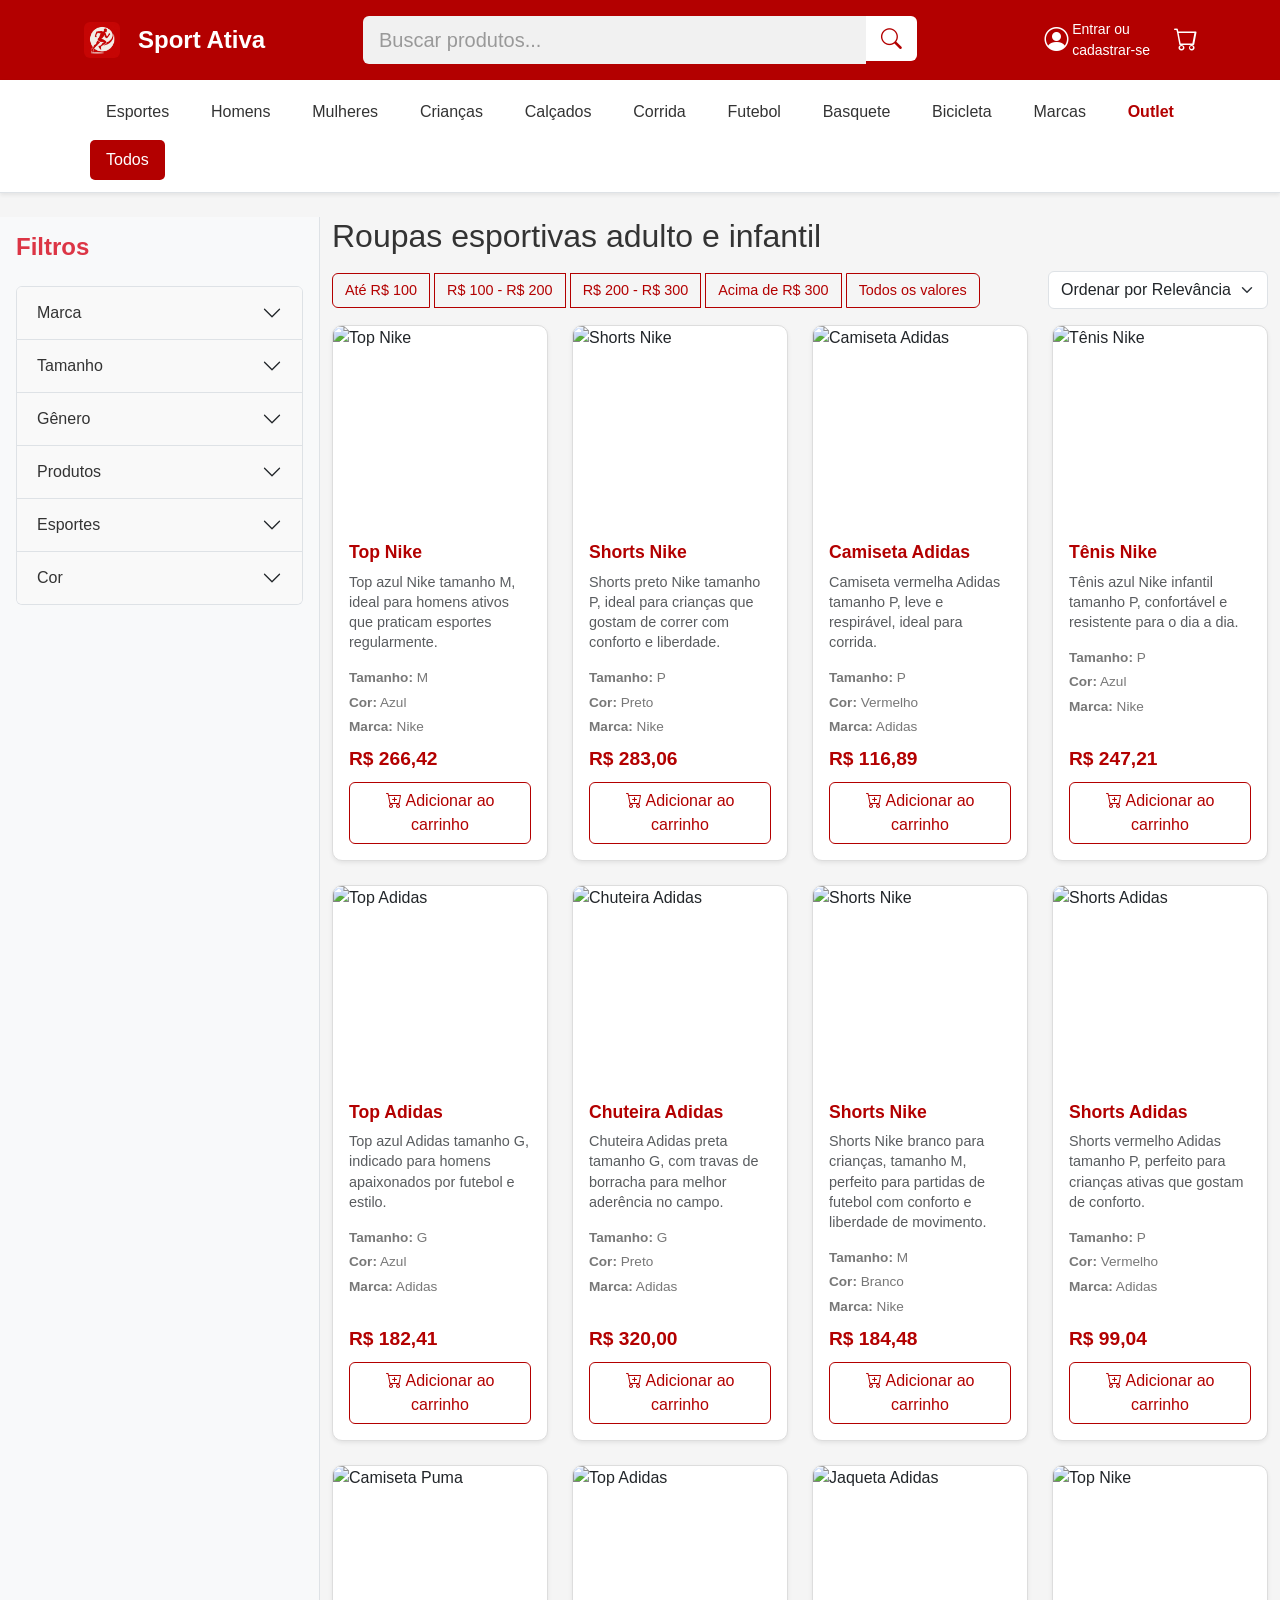
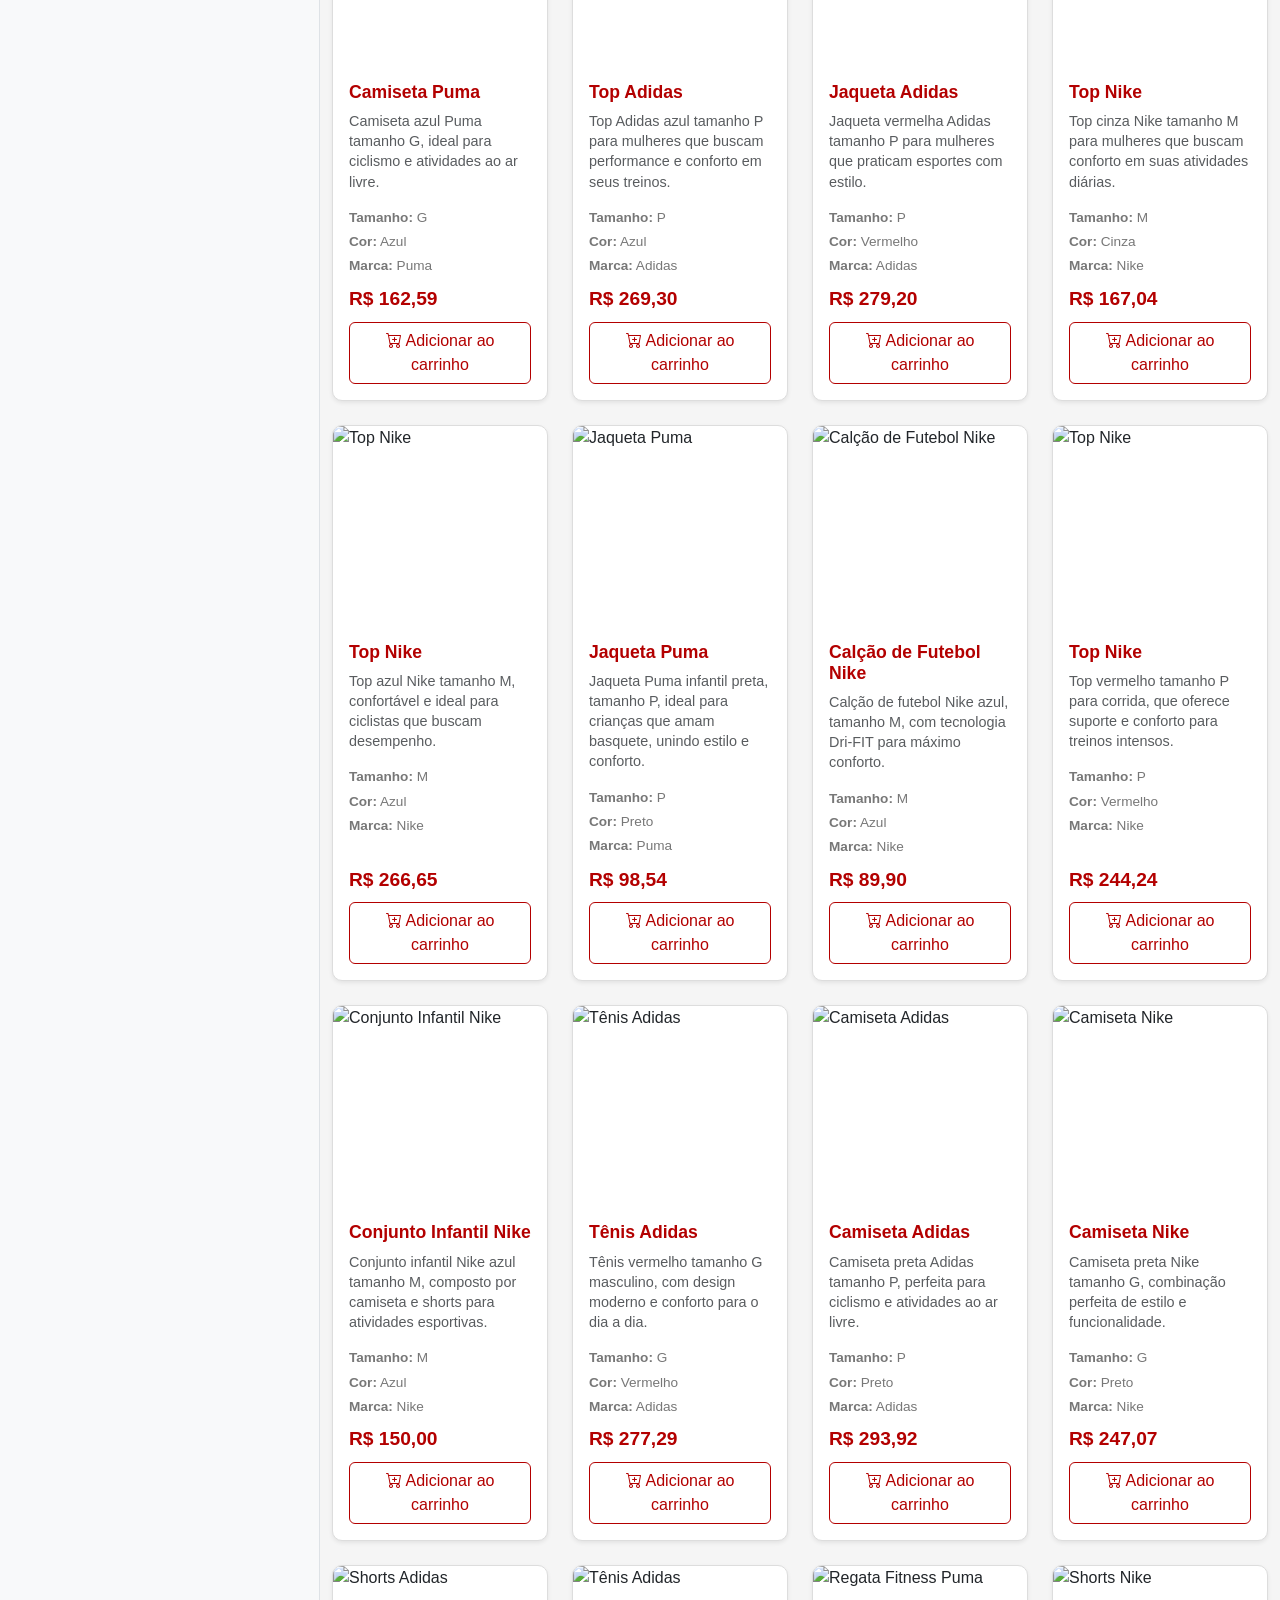
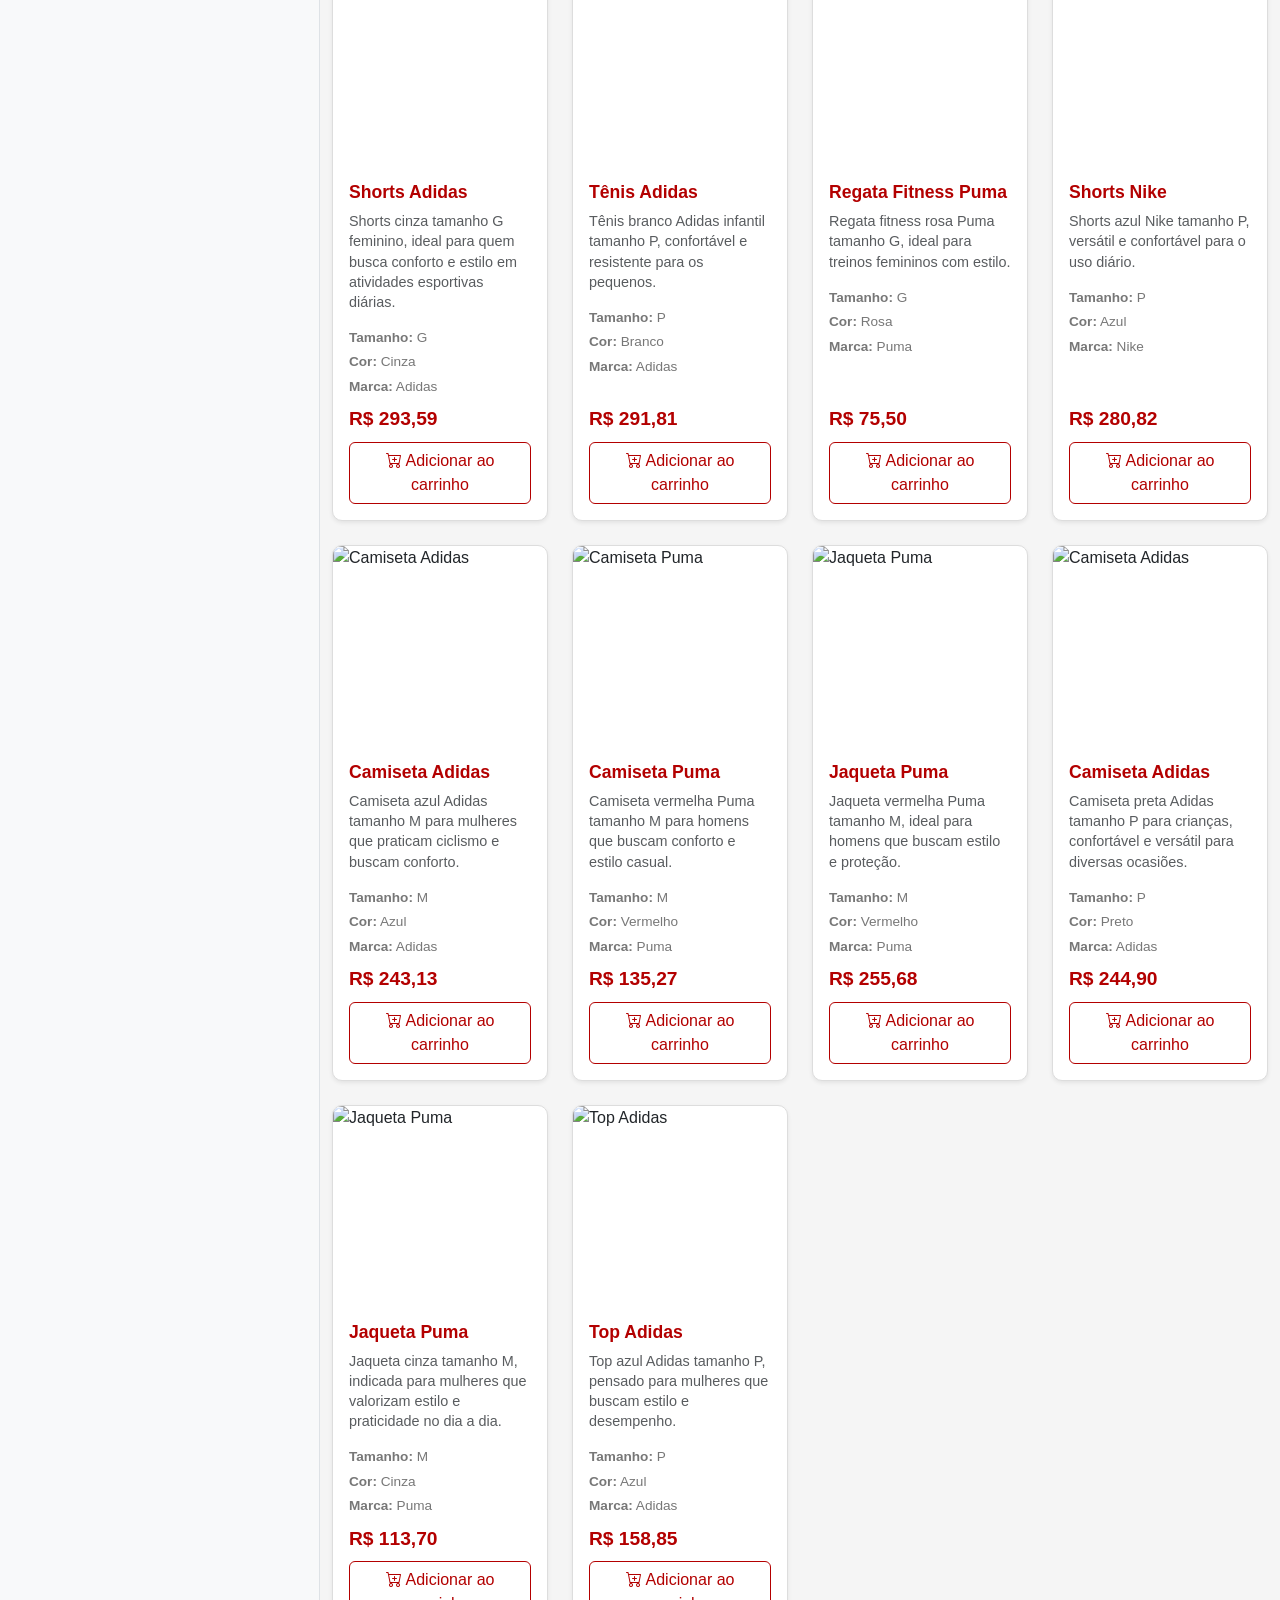
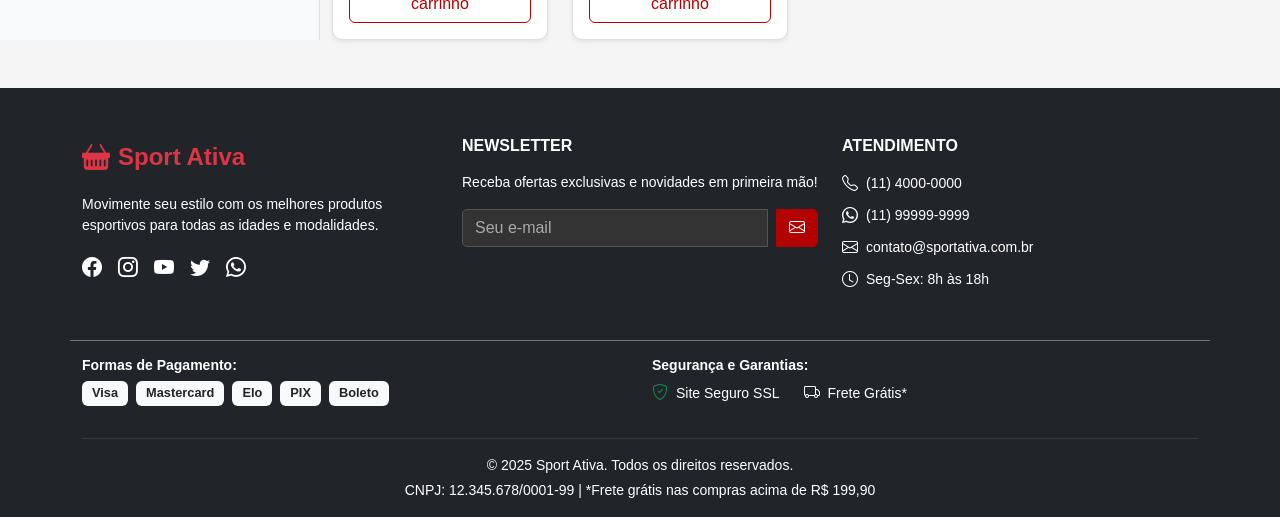
==== commit 1cf9494d: "atualização dos filtros da página inicial" ====
--- a/pagina-inicial/paginaInicial.html
+++ b/pagina-inicial/paginaInicial.html
@@ -1,347 +1,503 @@
 <!DOCTYPE html>
 <html lang="pt-br">
-
-<head>
-    <meta charset="UTF-8">
+  <head>
+    <meta charset="UTF-8" />
     <title>Sport Ativa - Página Inicial</title>
-    <meta name="viewport" content="width=device-width, initial-scale=1">
+    <meta name="viewport" content="width=device-width, initial-scale=1" />
     <!-- Bootstrap CSS -->
-    <link href="https://cdn.jsdelivr.net/npm/bootstrap@5.3.0/dist/css/bootstrap.min.css" rel="stylesheet">
+    <link
+      href="https://cdn.jsdelivr.net/npm/bootstrap@5.3.0/dist/css/bootstrap.min.css"
+      rel="stylesheet"
+    />
     <!-- Bootstrap Icons -->
-    <link href="https://cdn.jsdelivr.net/npm/bootstrap-icons@1.10.5/font/bootstrap-icons.css" rel="stylesheet">
+    <link
+      href="https://cdn.jsdelivr.net/npm/bootstrap-icons@1.10.5/font/bootstrap-icons.css"
+      rel="stylesheet"
+    />
     <!-- CSS personalizado -->
-    <link rel="stylesheet" href="paginaInicial.css">
-</head>
-
-<body>
-
+    <link rel="stylesheet" href="paginaInicial.css" />
+  </head>
+
+  <body>
     <!-- Navbar superior -->
     <header class="navbar-top py-3 shadow-sm">
-        <div class="container">
-            <div class="row align-items-center gx-2 gy-2">
-
-                <!-- Logo -->
-                <div class="col-12 col-md-3 d-flex justify-content-center justify-content-md-start">
-                    <a href="#" class="navbar-brand d-flex align-items-center text-white text-decoration-none">
-                        <i class="bi bi-basket-fill me-2 fs-3"></i>
-                        <span class="fs-4 fw-bold">Sport Ativa</span>
-                    </a>
-                </div>
-
-                <!-- Barra de busca -->
-                <div class="col-12 col-md-6">
-                    <form class="d-flex" role="search">
-                        <input class="form-control form-control-lg rounded-start border-0" type="search"
-                            placeholder="Buscar produtos...">
-                        <button class="btn btn-search rounded-end" type="submit">
-                            <i class="bi bi-search"></i> 
-                        </button>
-                    </form>
-                </div>
-
-                <!-- Área do usuário -->
-                <div class="col-12 col-md-3 d-flex justify-content-center justify-content-md-end align-items-center gap-4">
-                    <!-- Área que muda conforme login -->
-                    <div id="area-usuario" class="d-flex align-items-center">
-                        <!-- Quando não logado -->
-                        <div id="nao-logado" class="d-flex flex-column align-items-center">
-                            <a href="../pagina-login/login.html" class="text-white text-decoration-none d-flex align-items-center">
-                                <i class="bi bi-person-circle fs-4 me-1"></i>
-                                <span class="small">Entrar ou<br>cadastrar-se</span>
-                            </a>
-                        </div>
-                        
-                        <!-- Quando logado -->
-                        <div id="logado" class="d-none">
-                            <div class="dropdown">
-                                <button class="btn btn-link text-white text-decoration-none p-0 d-flex align-items-center" type="button" data-bs-toggle="dropdown">
-                                    <i class="bi bi-person-circle fs-4 me-2"></i>
-                                    <div class="d-flex flex-column align-items-start">
-                                        <span class="small">Olá,</span>
-                                        <span id="nome-usuario" class="fw-bold">Usuário</span>
-                                    </div>
-                                    <i class="bi bi-chevron-down ms-1"></i>
-                                </button>
-                                <ul class="dropdown-menu">
-                                    <li><a class="dropdown-item" href="../pagina-usuario/perfilUsuario.html">
-                                        <i class="bi bi-person me-2"></i>Meu Perfil
-                                    </a></li>
-                                    <li><a class="dropdown-item" href="#">
-                                        <i class="bi bi-box me-2"></i>Meus Pedidos
-                                    </a></li>
-                                    <li><hr class="dropdown-divider"></li>
-                                    <li><a class="dropdown-item" href="#" id="btn-logout">
-                                        <i class="bi bi-box-arrow-right me-2"></i>Sair
-                                    </a></li>
-                                </ul>
-                            </div>
-                        </div>
+      <div class="container">
+        <div class="row align-items-center gx-2 gy-2">
+          <!-- Logo -->
+          <div
+            class="col-12 col-md-3 d-flex justify-content-center justify-content-md-start"
+          >
+            <a
+              href="#"
+              class="navbar-brand d-flex align-items-center text-white text-decoration-none"
+            >
+              <img
+                src="logo.png"
+                alt="Sport Ativa Logo"
+                class="logo-img me-2"
+                width="40"
+                height="40"
+              />
+              <span class="fs-4 fw-bold">Sport Ativa</span>
+            </a>
+          </div>
+
+          <!-- Barra de busca -->
+          <div class="col-12 col-md-6">
+            <form class="d-flex" role="search">
+              <input
+                class="form-control form-control-lg rounded-start border-0"
+                type="search"
+                placeholder="Buscar produtos..."
+              />
+              <button class="btn btn-search rounded-end" type="submit">
+                <i class="bi bi-search"></i>
+              </button>
+            </form>
+          </div>
+
+          <!-- Área do usuário -->
+          <div
+            class="col-12 col-md-3 d-flex justify-content-center justify-content-md-end align-items-center gap-4"
+          >
+            <!-- Área que muda conforme login -->
+            <div id="area-usuario" class="d-flex align-items-center">
+              <!-- Quando não logado -->
+              <div
+                id="nao-logado"
+                class="d-flex flex-column align-items-center"
+              >
+                <a
+                  href="../pagina-login/login.html"
+                  class="text-white text-decoration-none d-flex align-items-center"
+                >
+                  <i class="bi bi-person-circle fs-4 me-1"></i>
+                  <span class="small">Entrar ou<br />cadastrar-se</span>
+                </a>
+              </div>
+
+              <!-- Quando logado -->
+              <div id="logado" class="d-none">
+                <div class="dropdown">
+                  <button
+                    class="btn btn-link text-white text-decoration-none p-0 d-flex align-items-center"
+                    type="button"
+                    data-bs-toggle="dropdown"
+                  >
+                    <i class="bi bi-person-circle fs-4 me-2"></i>
+                    <div class="d-flex flex-column align-items-start">
+                      <span class="small">Olá,</span>
+                      <span id="nome-usuario" class="fw-bold">Usuário</span>
                     </div>
-                    
-                    <!-- Carrinho -->
-                    <a href="#" class="text-white fs-4 text-decoration-none position-relative">
-                        <i class="bi bi-cart"></i>
-                        <span class="position-absolute top-0 start-100 translate-middle badge rounded-pill bg-warning text-dark" id="cart-count">0</span>
-                    </a>
-                </div>
-
-            </div>
+                    <i class="bi bi-chevron-down ms-1"></i>
+                  </button>
+                  <ul class="dropdown-menu">
+                    <li>
+                      <a
+                        class="dropdown-item"
+                        href="../pagina-usuario/perfilUsuario.html"
+                      >
+                        <i class="bi bi-person me-2"></i>Meu Perfil
+                      </a>
+                    </li>
+                    <li>
+                      <a class="dropdown-item" href="#">
+                        <i class="bi bi-box me-2"></i>Meus Pedidos
+                      </a>
+                    </li>
+                    <li><hr class="dropdown-divider" /></li>
+                    <li>
+                      <a class="dropdown-item" href="#" id="btn-logout">
+                        <i class="bi bi-box-arrow-right me-2"></i>Sair
+                      </a>
+                    </li>
+                  </ul>
+                </div>
+              </div>
+            </div>
+
+            <!-- Carrinho -->
+            <a
+              href="../pagina-carrinho/carrinho.html"
+              class="text-white fs-4 text-decoration-none position-relative"
+            >
+              <i class="bi bi-cart"></i>
+              <span
+                class="position-absolute top-0 start-100 translate-middle badge rounded-pill bg-warning text-dark"
+                id="cart-count"
+                >0</span
+              >
+            </a>
+          </div>
         </div>
+      </div>
     </header>
 
     <!-- Menu horizontal aprimorado -->
     <nav class="menu-horizontal bg-white border-bottom shadow-sm">
-        <div class="container">
-            <ul class="nav justify-content-between flex-wrap py-2 px-1">
-                <li class="nav-item"><a class="nav-link menu-link" href="#">Esportes</a></li>
-                <li class="nav-item"><a class="nav-link menu-link" href="#">Homens</a></li>
-                <li class="nav-item"><a class="nav-link menu-link active" href="#">Mulheres</a></li>
-                <li class="nav-item"><a class="nav-link menu-link" href="#">Crianças</a></li>
-                <li class="nav-item"><a class="nav-link menu-link" href="#">Calçados</a></li>
-                <li class="nav-item"><a class="nav-link menu-link" href="#">Corrida</a></li>
-                <li class="nav-item"><a class="nav-link menu-link" href="#">Futebol</a></li>
-                <li class="nav-item"><a class="nav-link menu-link" href="#">Basquete</a></li>
-                <li class="nav-item"><a class="nav-link menu-link" href="#">Bicicleta</a></li>
-                <li class="nav-item"><a class="nav-link menu-link" href="#">Marcas</a></li>
-                <li class="nav-item"><a class="nav-link menu-link destaque" href="#">Outlet</a></li>
-            </ul>
-        </div>
+      <div class="container">
+        <ul class="nav justify-content-between flex-wrap py-2 px-1">
+          <li class="nav-item">
+            <a class="nav-link menu-link" href="#">Esportes</a>
+          </li>
+          <li class="nav-item">
+            <a class="nav-link menu-link" href="#">Homens</a>
+          </li>
+          <li class="nav-item">
+            <a class="nav-link menu-link active" href="#">Mulheres</a>
+          </li>
+          <li class="nav-item">
+            <a class="nav-link menu-link" href="#">Crianças</a>
+          </li>
+          <li class="nav-item">
+            <a class="nav-link menu-link" href="#">Calçados</a>
+          </li>
+          <li class="nav-item">
+            <a class="nav-link menu-link" href="#">Corrida</a>
+          </li>
+          <li class="nav-item">
+            <a class="nav-link menu-link" href="#">Futebol</a>
+          </li>
+          <li class="nav-item">
+            <a class="nav-link menu-link" href="#">Basquete</a>
+          </li>
+          <li class="nav-item">
+            <a class="nav-link menu-link" href="#">Bicicleta</a>
+          </li>
+          <li class="nav-item">
+            <a class="nav-link menu-link" href="#">Marcas</a>
+          </li>
+          <li class="nav-item">
+            <a class="nav-link menu-link destaque" href="#">Outlet</a>
+          </li>
+          <li class="nav-item">
+            <a class="nav-link menu-link" href="#">Todos</a>
+          </li>
+        </ul>
+      </div>
     </nav>
 
     <!-- Conteúdo principal -->
     <div class="container-fluid mt-4">
-        <div class="row">
-
-            <!-- Sidebar -->
-            <aside class="col-md-3 sidebar bg-light p-3 border-end">
-                <h4 class="mb-4 text-danger">Filtros</h4>
-                <div class="accordion" id="filtroAccordion">
-
-                    <!-- Marca -->
-                    <div class="accordion-item">
-                        <h2 class="accordion-header" id="headingMarca">
-                            <button class="accordion-button collapsed" type="button" data-bs-toggle="collapse"
-                                data-bs-target="#collapseMarca">
-                                Marca
-                            </button>
-                        </h2>
-                        <div id="collapseMarca" class="accordion-collapse collapse" data-bs-parent="#filtroAccordion">
-                            <div class="accordion-body">
-                                <div><input type="checkbox"> Nike</div>
-                                <div><input type="checkbox"> Adidas</div>
-                                <div><input type="checkbox"> Puma</div>
-                            </div>
-                        </div>
-                    </div>
-
-                    <!-- Tamanho -->
-                    <div class="accordion-item">
-                        <h2 class="accordion-header">
-                            <button class="accordion-button collapsed" type="button" data-bs-toggle="collapse"
-                                data-bs-target="#collapseTamanho">
-                                Tamanho
-                            </button>
-                        </h2>
-                        <div id="collapseTamanho" class="accordion-collapse collapse" data-bs-parent="#filtroAccordion">
-                            <div class="accordion-body">
-                                <div><input type="checkbox"> P</div>
-                                <div><input type="checkbox"> M</div>
-                                <div><input type="checkbox"> G</div>
-                            </div>
-                        </div>
-                    </div>
-
-                    <!-- Gênero -->
-                    <div class="accordion-item">
-                        <h2 class="accordion-header">
-                            <button class="accordion-button collapsed" type="button" data-bs-toggle="collapse"
-                                data-bs-target="#collapseGenero">
-                                Gênero
-                            </button>
-                        </h2>
-                        <div id="collapseGenero" class="accordion-collapse collapse" data-bs-parent="#filtroAccordion">
-                            <div class="accordion-body">
-                                <div><input type="checkbox"> Masculino</div>
-                                <div><input type="checkbox"> Feminino</div>
-                                <div><input type="checkbox"> Infantil</div>
-                            </div>
-                        </div>
-                    </div>
-
-                    <!-- Produtos -->
-                    <div class="accordion-item">
-                        <h2 class="accordion-header">
-                            <button class="accordion-button collapsed" type="button" data-bs-toggle="collapse"
-                                data-bs-target="#collapseProdutos">
-                                Produtos
-                            </button>
-                        </h2>
-                        <div id="collapseProdutos" class="accordion-collapse collapse" data-bs-parent="#filtroAccordion">
-                            <div class="accordion-body">
-                                <div><input type="checkbox"> Camisetas</div>
-                                <div><input type="checkbox"> Tênis</div>
-                                <div><input type="checkbox"> Shorts</div>
-                            </div>
-                        </div>
-                    </div>
-
-                    <!-- Esportes -->
-                    <div class="accordion-item">
-                        <h2 class="accordion-header">
-                            <button class="accordion-button collapsed" type="button" data-bs-toggle="collapse"
-                                data-bs-target="#collapseEsportes">
-                                Esportes
-                            </button>
-                        </h2>
-                        <div id="collapseEsportes" class="accordion-collapse collapse" data-bs-parent="#filtroAccordion">
-                            <div class="accordion-body">
-                                <div><input type="checkbox"> Futebol</div>
-                                <div><input type="checkbox"> Corrida</div>
-                                <div><input type="checkbox"> Basquete</div>
-                            </div>
-                        </div>
-                    </div>
-
-                    <!-- Cor -->
-                    <div class="accordion-item">
-                        <h2 class="accordion-header">
-                            <button class="accordion-button collapsed" type="button" data-bs-toggle="collapse"
-                                data-bs-target="#collapseCor">
-                                Cor
-                            </button>
-                        </h2>
-                        <div id="collapseCor" class="accordion-collapse collapse" data-bs-parent="#filtroAccordion">
-                            <div class="accordion-body">
-                                <div><input type="checkbox"> Preto</div>
-                                <div><input type="checkbox"> Vermelho</div>
-                                <div><input type="checkbox"> Azul</div>
-                                <div><input type="checkbox"> Branco</div>
-                                <div><input type="checkbox"> Cinza</div>
-                            </div>
-                        </div>
-                    </div>
-
-                </div>
-            </aside>
-
-            <!-- Conteúdo principal / Cards -->
-            <main class="col-md-9">
-                <h2 class="mb-3">Roupas esportivas adulto e infantil</h2>
-                <div class="d-flex justify-content-between align-items-center mb-3 flex-wrap gap-2">
-                    <div class="btn-group flex-wrap" role="group">
-                        <button class="btn btn-outline-secondary" data-preco="Até R$ 100">Até R$ 100</button>
-                        <button class="btn btn-outline-secondary" data-preco="R$ 100 - R$ 200">R$ 100 - R$ 200</button>
-                        <button class="btn btn-outline-secondary" data-preco="R$ 200 - R$ 300">R$ 200 - R$ 300</button>
-                        <button class="btn btn-outline-secondary" data-preco="Acima de R$ 300">Acima de R$ 300</button>
-                        <button class="btn btn-outline-secondary" data-preco="Todos">Todos os valores</button>
-                    </div>
-                    <select class="form-select w-auto">
-                        <option>Ordenar por Relevância</option>
-                        <option>Menor preço</option>
-                        <option>Maior preço</option>
-                        <option>Mais vendidos</option>
-                    </select>
-                </div>
-
-                <div class="row row-cols-1 row-cols-sm-2 row-cols-md-3 row-cols-lg-4 g-4" id="container-produtos">
-                    <!-- Cards serão injetados aqui via JS -->
-                </div>
-            </main>
-        </div>
+      <div class="row">
+        <!-- Sidebar -->
+        <aside class="col-md-3 sidebar bg-light p-3 border-end">
+          <h4 class="mb-4 text-danger">Filtros</h4>
+          <div class="accordion" id="filtroAccordion">
+            <!-- Marca -->
+            <div class="accordion-item">
+              <h2 class="accordion-header" id="headingMarca">
+                <button
+                  class="accordion-button collapsed"
+                  type="button"
+                  data-bs-toggle="collapse"
+                  data-bs-target="#collapseMarca"
+                >
+                  Marca
+                </button>
+              </h2>
+              <div
+                id="collapseMarca"
+                class="accordion-collapse collapse"
+                data-bs-parent="#filtroAccordion"
+              >
+                <div class="accordion-body">
+                  <div><input type="checkbox" /> Nike</div>
+                  <div><input type="checkbox" /> Adidas</div>
+                  <div><input type="checkbox" /> Puma</div>
+                </div>
+              </div>
+            </div>
+
+            <!-- Tamanho -->
+            <div class="accordion-item">
+              <h2 class="accordion-header">
+                <button
+                  class="accordion-button collapsed"
+                  type="button"
+                  data-bs-toggle="collapse"
+                  data-bs-target="#collapseTamanho"
+                >
+                  Tamanho
+                </button>
+              </h2>
+              <div
+                id="collapseTamanho"
+                class="accordion-collapse collapse"
+                data-bs-parent="#filtroAccordion"
+              >
+                <div class="accordion-body">
+                  <div><input type="checkbox" /> P</div>
+                  <div><input type="checkbox" /> M</div>
+                  <div><input type="checkbox" /> G</div>
+                </div>
+              </div>
+            </div>
+
+            <!-- Gênero -->
+            <div class="accordion-item">
+              <h2 class="accordion-header">
+                <button
+                  class="accordion-button collapsed"
+                  type="button"
+                  data-bs-toggle="collapse"
+                  data-bs-target="#collapseGenero"
+                >
+                  Gênero
+                </button>
+              </h2>
+              <div
+                id="collapseGenero"
+                class="accordion-collapse collapse"
+                data-bs-parent="#filtroAccordion"
+              >
+                <div class="accordion-body">
+                  <div><input type="checkbox" /> Masculino</div>
+                  <div><input type="checkbox" /> Feminino</div>
+                  <div><input type="checkbox" /> Infantil</div>
+                </div>
+              </div>
+            </div>
+
+            <!-- Produtos -->
+            <div class="accordion-item">
+              <h2 class="accordion-header">
+                <button
+                  class="accordion-button collapsed"
+                  type="button"
+                  data-bs-toggle="collapse"
+                  data-bs-target="#collapseProdutos"
+                >
+                  Produtos
+                </button>
+              </h2>
+              <div
+                id="collapseProdutos"
+                class="accordion-collapse collapse"
+                data-bs-parent="#filtroAccordion"
+              >
+                <div class="accordion-body">
+                  <div><input type="checkbox" /> Camisetas</div>
+                  <div><input type="checkbox" /> Tênis</div>
+                  <div><input type="checkbox" /> Shorts</div>
+                </div>
+              </div>
+            </div>
+
+            <!-- Esportes -->
+            <div class="accordion-item">
+              <h2 class="accordion-header">
+                <button
+                  class="accordion-button collapsed"
+                  type="button"
+                  data-bs-toggle="collapse"
+                  data-bs-target="#collapseEsportes"
+                >
+                  Esportes
+                </button>
+              </h2>
+              <div
+                id="collapseEsportes"
+                class="accordion-collapse collapse"
+                data-bs-parent="#filtroAccordion"
+              >
+                <div class="accordion-body">
+                  <div><input type="checkbox" /> Futebol</div>
+                  <div><input type="checkbox" /> Corrida</div>
+                  <div><input type="checkbox" /> Basquete</div>
+                </div>
+              </div>
+            </div>
+
+            <!-- Cor -->
+            <div class="accordion-item">
+              <h2 class="accordion-header">
+                <button
+                  class="accordion-button collapsed"
+                  type="button"
+                  data-bs-toggle="collapse"
+                  data-bs-target="#collapseCor"
+                >
+                  Cor
+                </button>
+              </h2>
+              <div
+                id="collapseCor"
+                class="accordion-collapse collapse"
+                data-bs-parent="#filtroAccordion"
+              >
+                <div class="accordion-body">
+                  <div><input type="checkbox" /> Preto</div>
+                  <div><input type="checkbox" /> Vermelho</div>
+                  <div><input type="checkbox" /> Azul</div>
+                  <div><input type="checkbox" /> Branco</div>
+                  <div><input type="checkbox" /> Cinza</div>
+                </div>
+              </div>
+            </div>
+          </div>
+        </aside>
+
+        <!-- Conteúdo principal / Cards -->
+        <main class="col-md-9">
+          <h2 class="mb-3">Roupas esportivas adulto e infantil</h2>
+          <div
+            class="d-flex justify-content-between align-items-center mb-3 flex-wrap gap-2"
+          >
+            <div class="btn-group flex-wrap" role="group">
+              <button class="btn btn-outline-secondary" data-preco="Até R$ 100">
+                Até R$ 100
+              </button>
+              <button
+                class="btn btn-outline-secondary"
+                data-preco="R$ 100 - R$ 200"
+              >
+                R$ 100 - R$ 200
+              </button>
+              <button
+                class="btn btn-outline-secondary"
+                data-preco="R$ 200 - R$ 300"
+              >
+                R$ 200 - R$ 300
+              </button>
+              <button
+                class="btn btn-outline-secondary"
+                data-preco="Acima de R$ 300"
+              >
+                Acima de R$ 300
+              </button>
+              <button class="btn btn-outline-secondary" data-preco="Todos">
+                Todos os valores
+              </button>
+            </div>
+            <select class="form-select w-auto">
+              <option>Ordenar por Relevância</option>
+              <option>Menor preço</option>
+              <option>Maior preço</option>
+              <option>Mais vendidos</option>
+            </select>
+          </div>
+
+          <div
+            class="row row-cols-1 row-cols-sm-2 row-cols-md-3 row-cols-lg-4 g-4"
+            id="container-produtos"
+          >
+            <!-- Cards serão injetados aqui via JS -->
+          </div>
+        </main>
+      </div>
     </div>
 
     <!-- Rodapé renovado -->
     <footer class="footer bg-dark text-white pt-5 pb-3 mt-5">
-        <div class="container">
-            <div class="row">
-
-                <!-- Logo, descrição e redes sociais -->
-                <div class="col-md-4 mb-4">
-                    <div class="d-flex align-items-center mb-3">
-                        <i class="bi bi-basket-fill me-2 fs-3 text-danger"></i>
-                        <h4 class="text-danger fw-bold mb-0">Sport Ativa</h4>
-                    </div>
-                    <p class="small mb-3">Movimente seu estilo com os melhores produtos esportivos para todas as idades e modalidades.</p>
-                    <div class="d-flex gap-3">
-                        <a href="#" class="text-white"><i class="bi bi-facebook fs-5"></i></a>
-                        <a href="#" class="text-white"><i class="bi bi-instagram fs-5"></i></a>
-                        <a href="#" class="text-white"><i class="bi bi-youtube fs-5"></i></a>
-                        <a href="#" class="text-white"><i class="bi bi-twitter fs-5"></i></a>
-                        <a href="#" class="text-white"><i class="bi bi-whatsapp fs-5"></i></a>
-                    </div>
-                </div>
-
-                <!-- Newsletter -->
-                <div class="col-md-4 mb-4">
-                    <h6 class="text-uppercase fw-bold mb-3">Newsletter</h6>
-                    <p class="small mb-3">Receba ofertas exclusivas e novidades em primeira mão!</p>
-                    <form class="d-flex">
-                        <input type="email" class="form-control me-2" placeholder="Seu e-mail">
-                        <button class="btn btn-danger" type="submit">
-                            <i class="bi bi-envelope"></i>
-                        </button>
-                    </form>
-                </div>
-
-                <!-- Atendimento e Informações -->
-                <div class="col-md-4 mb-4">
-                    <h6 class="text-uppercase fw-bold mb-3">Atendimento</h6>
-                    <div class="d-flex align-items-center mb-2">
-                        <i class="bi bi-telephone me-2"></i>
-                        <span class="small">(11) 4000-0000</span>
-                    </div>
-                    <div class="d-flex align-items-center mb-2">
-                        <i class="bi bi-whatsapp me-2"></i>
-                        <span class="small">(11) 99999-9999</span>
-                    </div>
-                    <div class="d-flex align-items-center mb-2">
-                        <i class="bi bi-envelope me-2"></i>
-                        <span class="small">contato@sportativa.com.br</span>
-                    </div>
-                    <div class="d-flex align-items-center">
-                        <i class="bi bi-clock me-2"></i>
-                        <span class="small">Seg-Sex: 8h às 18h</span>
-                    </div>
-                </div>
-
-            </div>
-
-            <!-- Formas de pagamento e segurança -->
-            <div class="row mt-4 pt-3 border-top border-secondary">
-                <div class="col-md-6 mb-3">
-                    <h6 class="small fw-bold mb-2">Formas de Pagamento:</h6>
-                    <div class="d-flex gap-2 flex-wrap">
-                        <span class="badge bg-light text-dark">Visa</span>
-                        <span class="badge bg-light text-dark">Mastercard</span>
-                        <span class="badge bg-light text-dark">Elo</span>
-                        <span class="badge bg-light text-dark">PIX</span>
-                        <span class="badge bg-light text-dark">Boleto</span>
-                    </div>
-                </div>
-                <div class="col-md-6 mb-3">
-                    <h6 class="small fw-bold mb-2">Segurança e Garantias:</h6>
-                    <div class="d-flex gap-2 align-items-center">
-                        <i class="bi bi-shield-check text-success"></i>
-                        <span class="small">Site Seguro SSL</span>
-                        <i class="bi bi-truck ms-3"></i>
-                        <span class="small">Frete Grátis*</span>
-                    </div>
-                </div>
-            </div>
-
-            <hr class="border-top border-secondary">
-
-            <div class="text-center small">
-                <p class="mb-1">© 2025 Sport Ativa. Todos os direitos reservados.</p>
-                <p class="mb-0">CNPJ: 12.345.678/0001-99 | *Frete grátis nas compras acima de R$ 199,90</p>
-            </div>
+      <div class="container">
+        <div class="row">
+          <!-- Logo, descrição e redes sociais -->
+          <div class="col-md-4 mb-4">
+            <div class="d-flex align-items-center mb-3">
+              <i class="bi bi-basket-fill me-2 fs-3 text-danger"></i>
+              <h4 class="text-danger fw-bold mb-0">Sport Ativa</h4>
+            </div>
+            <p class="small mb-3">
+              Movimente seu estilo com os melhores produtos esportivos para
+              todas as idades e modalidades.
+            </p>
+            <div class="d-flex gap-3">
+              <a href="#" class="text-white"
+                ><i class="bi bi-facebook fs-5"></i
+              ></a>
+              <a href="#" class="text-white"
+                ><i class="bi bi-instagram fs-5"></i
+              ></a>
+              <a href="#" class="text-white"
+                ><i class="bi bi-youtube fs-5"></i
+              ></a>
+              <a href="#" class="text-white"
+                ><i class="bi bi-twitter fs-5"></i
+              ></a>
+              <a href="#" class="text-white"
+                ><i class="bi bi-whatsapp fs-5"></i
+              ></a>
+            </div>
+          </div>
+
+          <!-- Newsletter -->
+          <div class="col-md-4 mb-4">
+            <h6 class="text-uppercase fw-bold mb-3">Newsletter</h6>
+            <p class="small mb-3">
+              Receba ofertas exclusivas e novidades em primeira mão!
+            </p>
+            <form class="d-flex">
+              <input
+                type="email"
+                class="form-control me-2"
+                placeholder="Seu e-mail"
+              />
+              <button class="btn btn-danger" type="submit">
+                <i class="bi bi-envelope"></i>
+              </button>
+            </form>
+          </div>
+
+          <!-- Atendimento e Informações -->
+          <div class="col-md-4 mb-4">
+            <h6 class="text-uppercase fw-bold mb-3">Atendimento</h6>
+            <div class="d-flex align-items-center mb-2">
+              <i class="bi bi-telephone me-2"></i>
+              <span class="small">(11) 4000-0000</span>
+            </div>
+            <div class="d-flex align-items-center mb-2">
+              <i class="bi bi-whatsapp me-2"></i>
+              <span class="small">(11) 99999-9999</span>
+            </div>
+            <div class="d-flex align-items-center mb-2">
+              <i class="bi bi-envelope me-2"></i>
+              <span class="small">contato@sportativa.com.br</span>
+            </div>
+            <div class="d-flex align-items-center">
+              <i class="bi bi-clock me-2"></i>
+              <span class="small">Seg-Sex: 8h às 18h</span>
+            </div>
+          </div>
         </div>
+
+        <!-- Formas de pagamento e segurança -->
+        <div class="row mt-4 pt-3 border-top border-secondary">
+          <div class="col-md-6 mb-3">
+            <h6 class="small fw-bold mb-2">Formas de Pagamento:</h6>
+            <div class="d-flex gap-2 flex-wrap">
+              <span class="badge bg-light text-dark">Visa</span>
+              <span class="badge bg-light text-dark">Mastercard</span>
+              <span class="badge bg-light text-dark">Elo</span>
+              <span class="badge bg-light text-dark">PIX</span>
+              <span class="badge bg-light text-dark">Boleto</span>
+            </div>
+          </div>
+          <div class="col-md-6 mb-3">
+            <h6 class="small fw-bold mb-2">Segurança e Garantias:</h6>
+            <div class="d-flex gap-2 align-items-center">
+              <i class="bi bi-shield-check text-success"></i>
+              <span class="small">Site Seguro SSL</span>
+              <i class="bi bi-truck ms-3"></i>
+              <span class="small">Frete Grátis*</span>
+            </div>
+          </div>
+        </div>
+
+        <hr class="border-top border-secondary" />
+
+        <div class="text-center small">
+          <p class="mb-1">© 2025 Sport Ativa. Todos os direitos reservados.</p>
+          <p class="mb-0">
+            CNPJ: 12.345.678/0001-99 | *Frete grátis nas compras acima de R$
+            199,90
+          </p>
+        </div>
+      </div>
     </footer>
 
     <!-- Bootstrap JS -->
     <script src="https://cdn.jsdelivr.net/npm/bootstrap@5.3.0/dist/js/bootstrap.bundle.min.js"></script>
     <script src="cardsProdutos.js"></script>
-
-</body>
-
-</html>+  </body>
+</html>
--- a/pagina-inicial/paginaInicial.css
+++ b/pagina-inicial/paginaInicial.css
@@ -7,7 +7,7 @@
 
 body {
   background-color: #f5f5f5;
-  font-family: 'Segoe UI', Tahoma, Geneva, Verdana, sans-serif;
+  font-family: "Segoe UI", Tahoma, Geneva, Verdana, sans-serif;
   color: #333;
 }
 
@@ -279,7 +279,8 @@
   text-decoration: none;
 }
 
-footer h4, footer h6 {
+footer h4,
+footer h6 {
   font-weight: 600;
   margin-bottom: 15px;
 }
@@ -330,25 +331,25 @@
   .navbar-top .navbar-brand {
     font-size: 1.4rem;
   }
-  
+
   .menu-horizontal .nav {
     justify-content: flex-start !important;
   }
-  
+
   .btn-group {
     flex-direction: column;
     width: 100%;
   }
-  
+
   .btn-group .btn {
     border-radius: 5px !important;
     margin-bottom: 5px;
   }
-  
+
   .sidebar {
     padding: 15px;
   }
-  
+
   footer .d-flex {
     flex-wrap: wrap;
     gap: 10px;
@@ -359,16 +360,50 @@
   .product-card .card-img-top {
     height: 180px;
   }
-  
+
   .card-title {
     font-size: 1rem;
   }
-  
+
   .card-text {
     font-size: 0.85rem;
   }
-  
+
   .price {
     font-size: 1.1rem;
   }
-}+}
+/* Estilos para a logo personalizada */
+.logo-img {
+  border-radius: 8px;
+  transition: transform 0.3s ease;
+  object-fit: contain;
+  padding: 2px;
+}
+
+.navbar-brand:hover .logo-img {
+  transform: scale(1.05);
+}
+
+/* Ajustes responsivos para a logo */
+@media (max-width: 768px) {
+  .logo-img {
+    width: 35px;
+    height: 35px;
+  }
+
+  .navbar-brand .fs-4 {
+    font-size: 1.3rem !important;
+  }
+}
+
+@media (max-width: 576px) {
+  .logo-img {
+    width: 30px;
+    height: 30px;
+  }
+
+  .navbar-brand .fs-4 {
+    font-size: 1.2rem !important;
+  }
+}
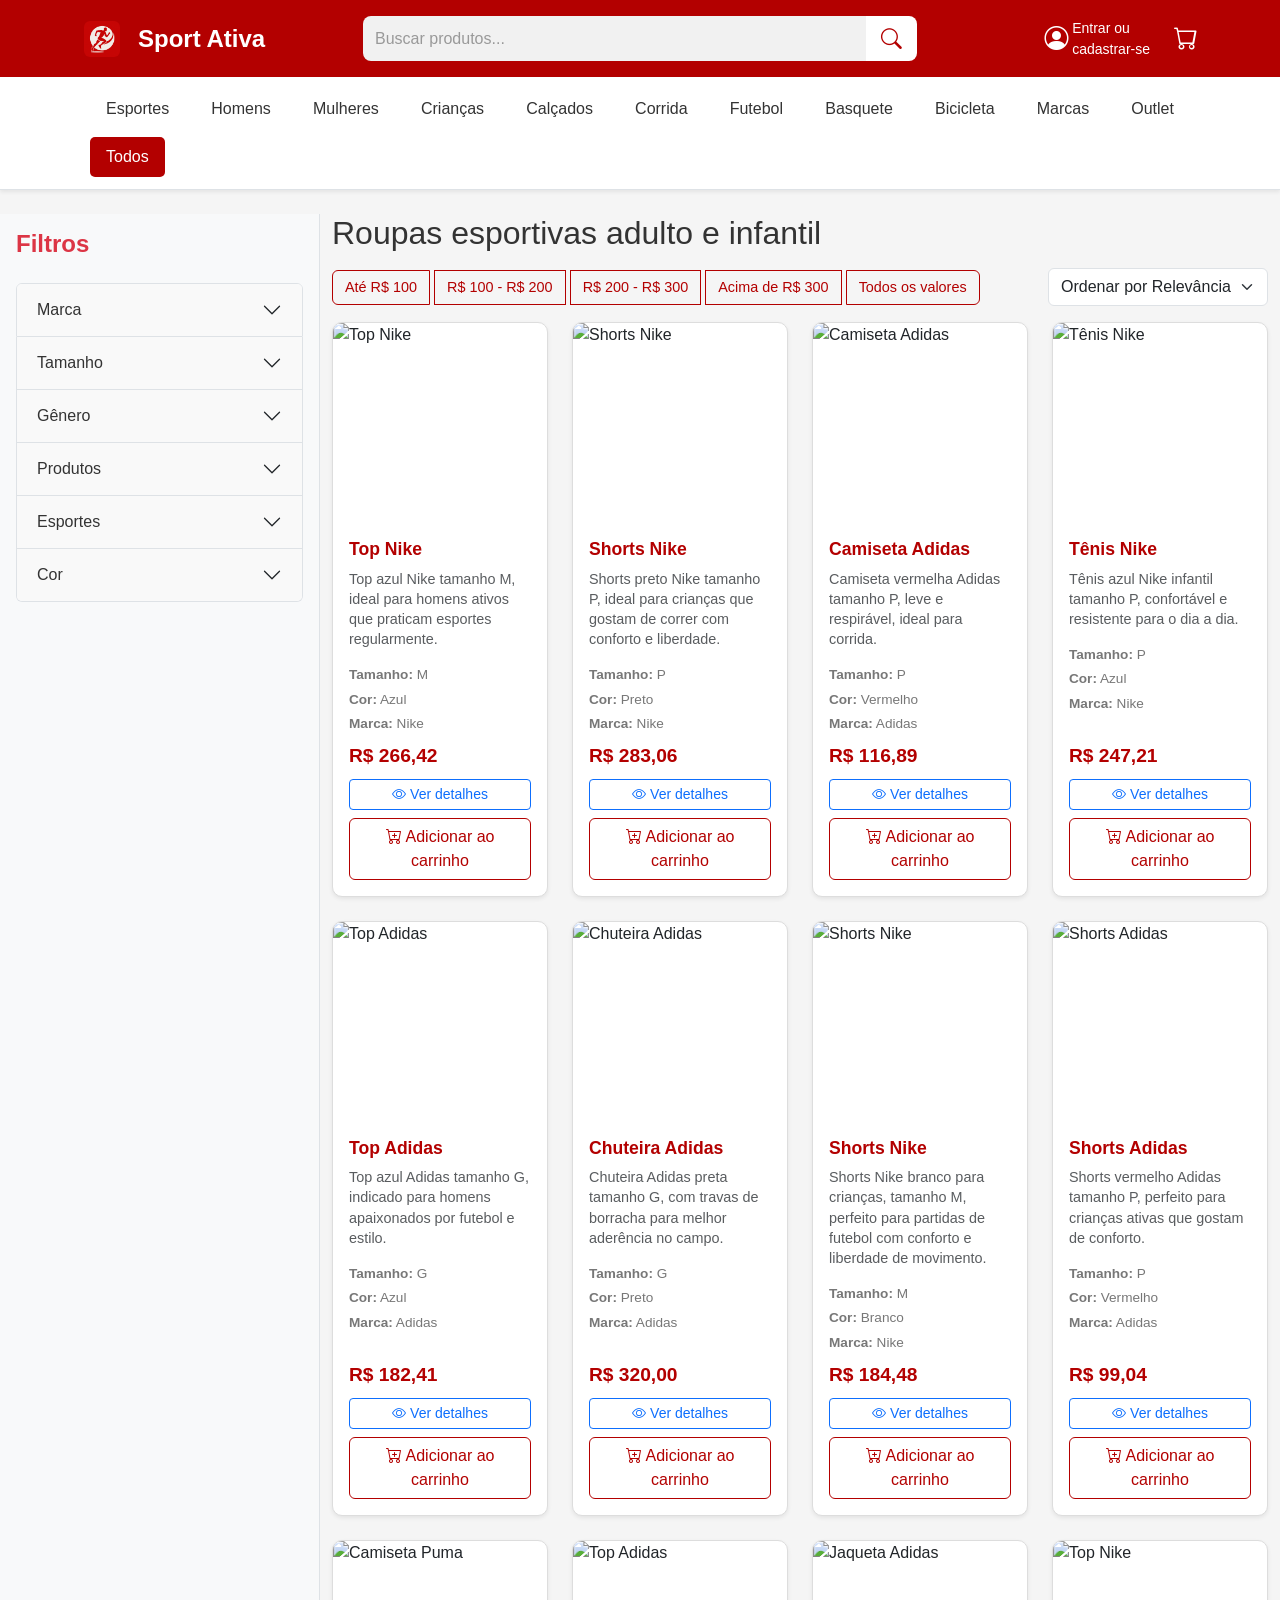
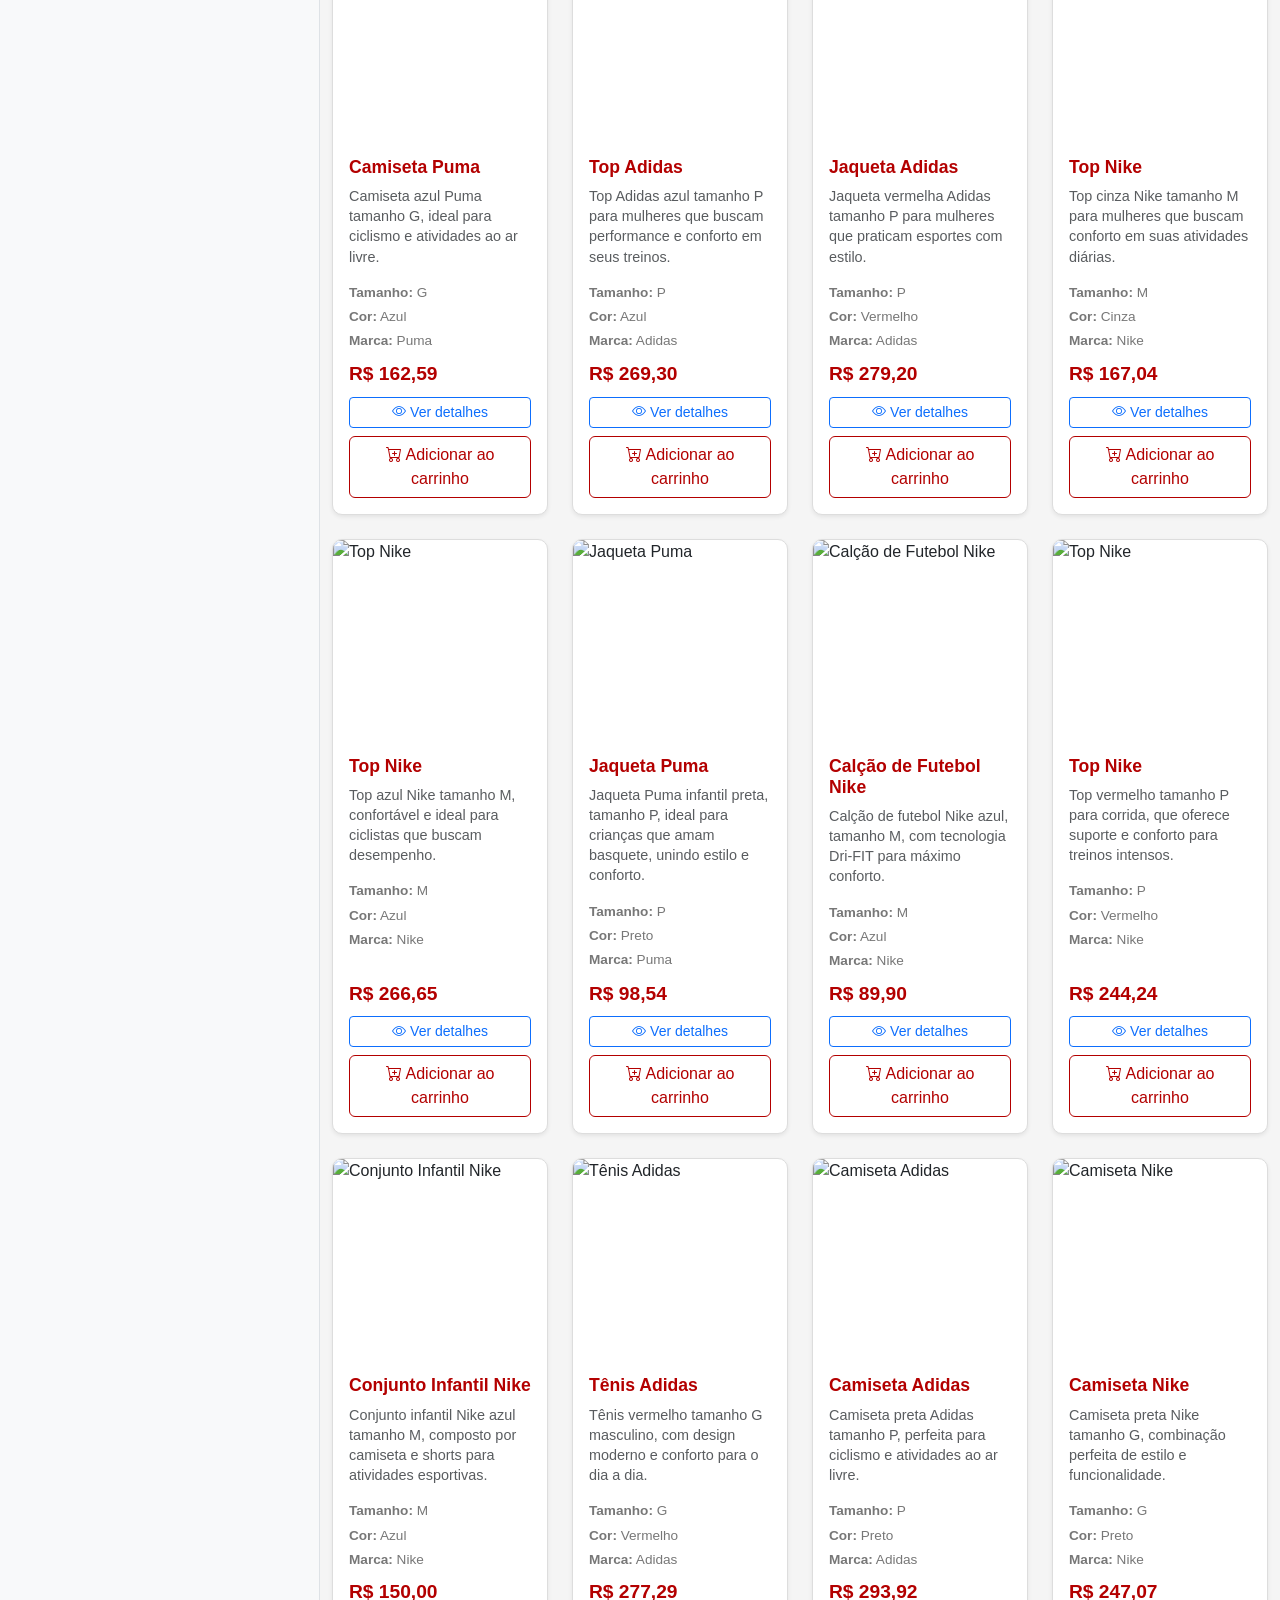
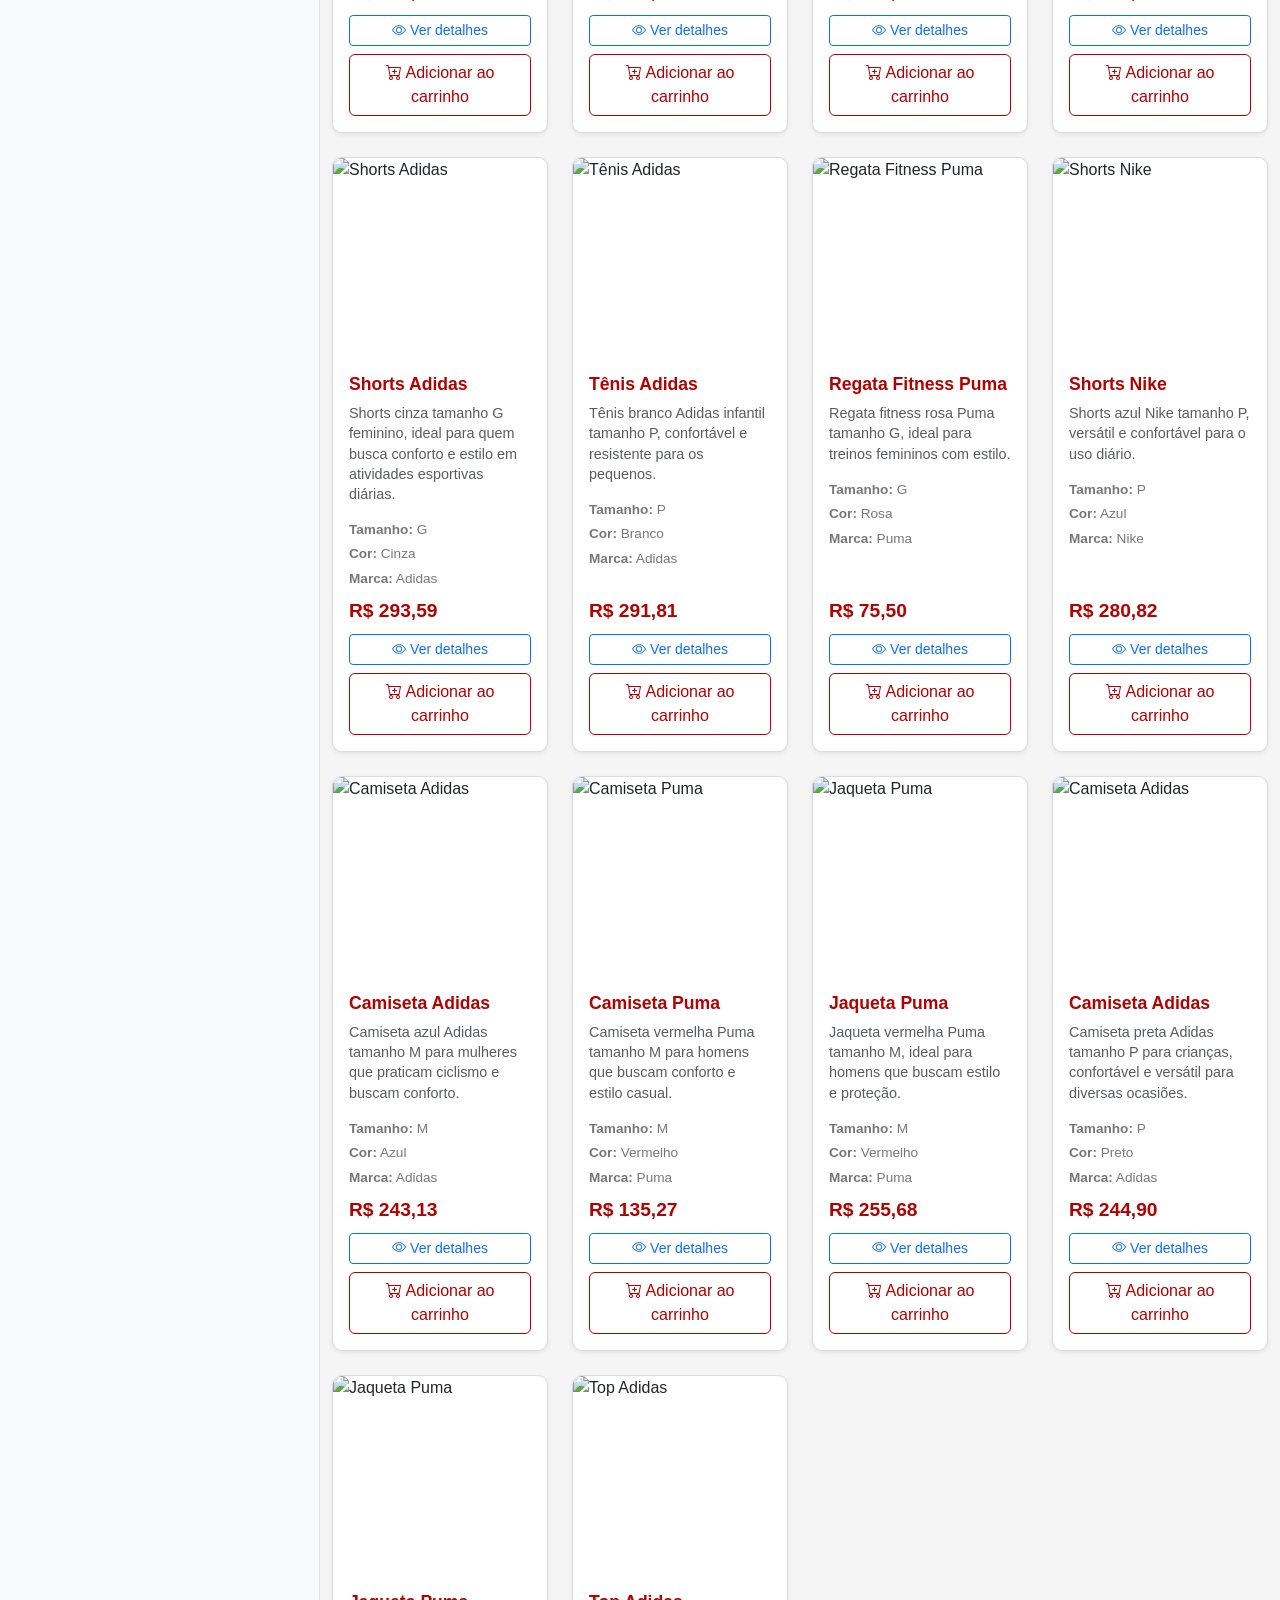
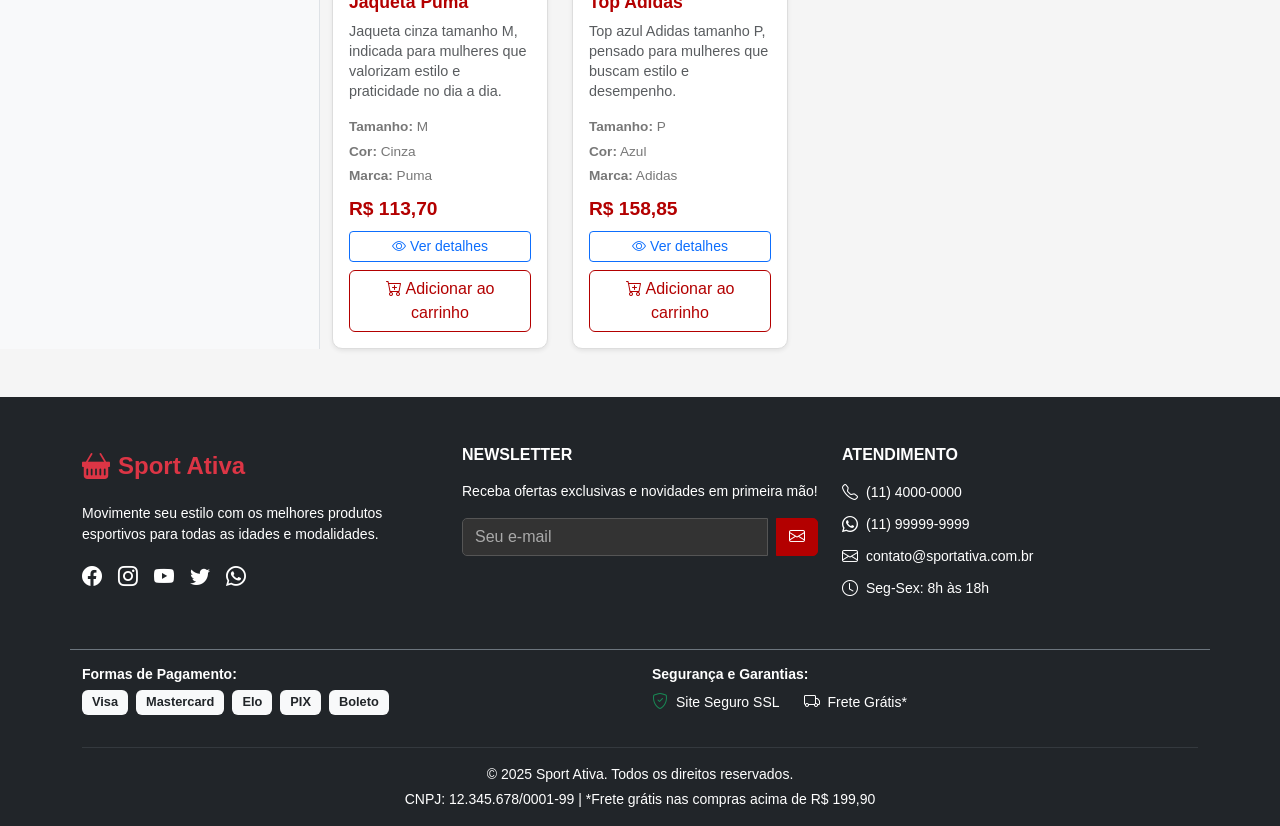
==== commit b337192c: "Ajustes finais" ====
--- a/pagina-inicial/paginaInicial.html
+++ b/pagina-inicial/paginaInicial.html
@@ -28,7 +28,7 @@
             class="col-12 col-md-3 d-flex justify-content-center justify-content-md-start"
           >
             <a
-              href="#"
+              href="../pagina-inicial/paginaInicial.html"
               class="navbar-brand d-flex align-items-center text-white text-decoration-none"
             >
               <img
@@ -42,27 +42,29 @@
             </a>
           </div>
 
-          <!-- Barra de busca -->
+          <!-- Barra de busca centralizada e estilizada -->
           <div class="col-12 col-md-6">
-            <form class="d-flex" role="search">
-              <input
-                class="form-control form-control-lg rounded-start border-0"
-                type="search"
-                placeholder="Buscar produtos..."
-              />
-              <button class="btn btn-search rounded-end" type="submit">
-                <i class="bi bi-search"></i>
-              </button>
+            <form class="search-container mx-auto" role="search">
+              <div class="input-group">
+                <input
+                  type="search"
+                  class="form-control"
+                  placeholder="Buscar produtos..."
+                  aria-label="Buscar produtos"
+                />
+                <button class="btn btn-search" type="submit">
+                  <i class="bi bi-search"></i>
+                </button>
+              </div>
             </form>
           </div>
 
-          <!-- Área do usuário -->
+          <!-- Área do usuário e carrinho -->
           <div
             class="col-12 col-md-3 d-flex justify-content-center justify-content-md-end align-items-center gap-4"
           >
-            <!-- Área que muda conforme login -->
             <div id="area-usuario" class="d-flex align-items-center">
-              <!-- Quando não logado -->
+              <!-- Não logado -->
               <div
                 id="nao-logado"
                 class="d-flex flex-column align-items-center"
@@ -72,11 +74,10 @@
                   class="text-white text-decoration-none d-flex align-items-center"
                 >
                   <i class="bi bi-person-circle fs-4 me-1"></i>
-                  <span class="small">Entrar ou<br />cadastrar-se</span>
+                  <span class="small">Entrar ou<br />cadastrar‑se</span>
                 </a>
               </div>
-
-              <!-- Quando logado -->
+              <!-- Logado -->
               <div id="logado" class="d-none">
                 <div class="dropdown">
                   <button
@@ -96,20 +97,21 @@
                       <a
                         class="dropdown-item"
                         href="../pagina-usuario/perfilUsuario.html"
+                        ><i class="bi bi-person me-2"></i>Meu Perfil</a
                       >
-                        <i class="bi bi-person me-2"></i>Meu Perfil
-                      </a>
                     </li>
                     <li>
-                      <a class="dropdown-item" href="#">
-                        <i class="bi bi-box me-2"></i>Meus Pedidos
-                      </a>
+                      <a
+                        class="dropdown-item"
+                        href="../pagina-pedido/pedido.html"
+                        ><i class="bi bi-box me-2"></i>Meus Pedidos</a
+                      >
                     </li>
                     <li><hr class="dropdown-divider" /></li>
                     <li>
-                      <a class="dropdown-item" href="#" id="btn-logout">
-                        <i class="bi bi-box-arrow-right me-2"></i>Sair
-                      </a>
+                      <a class="dropdown-item" href="#" id="btn-logout"
+                        ><i class="bi bi-box-arrow-right me-2"></i>Sair</a
+                      >
                     </li>
                   </ul>
                 </div>
@@ -123,7 +125,7 @@
             >
               <i class="bi bi-cart"></i>
               <span
-                class="position-absolute top-0 start-100 translate-middle badge rounded-pill bg-warning text-dark"
+                class="badge rounded-pill bg-warning text-dark position-absolute top-0 start-100 translate-middle"
                 id="cart-count"
                 >0</span
               >
@@ -168,7 +170,7 @@
             <a class="nav-link menu-link" href="#">Marcas</a>
           </li>
           <li class="nav-item">
-            <a class="nav-link menu-link destaque" href="#">Outlet</a>
+            <a class="nav-link menu-link" href="#">Outlet</a>
           </li>
           <li class="nav-item">
             <a class="nav-link menu-link" href="#">Todos</a>
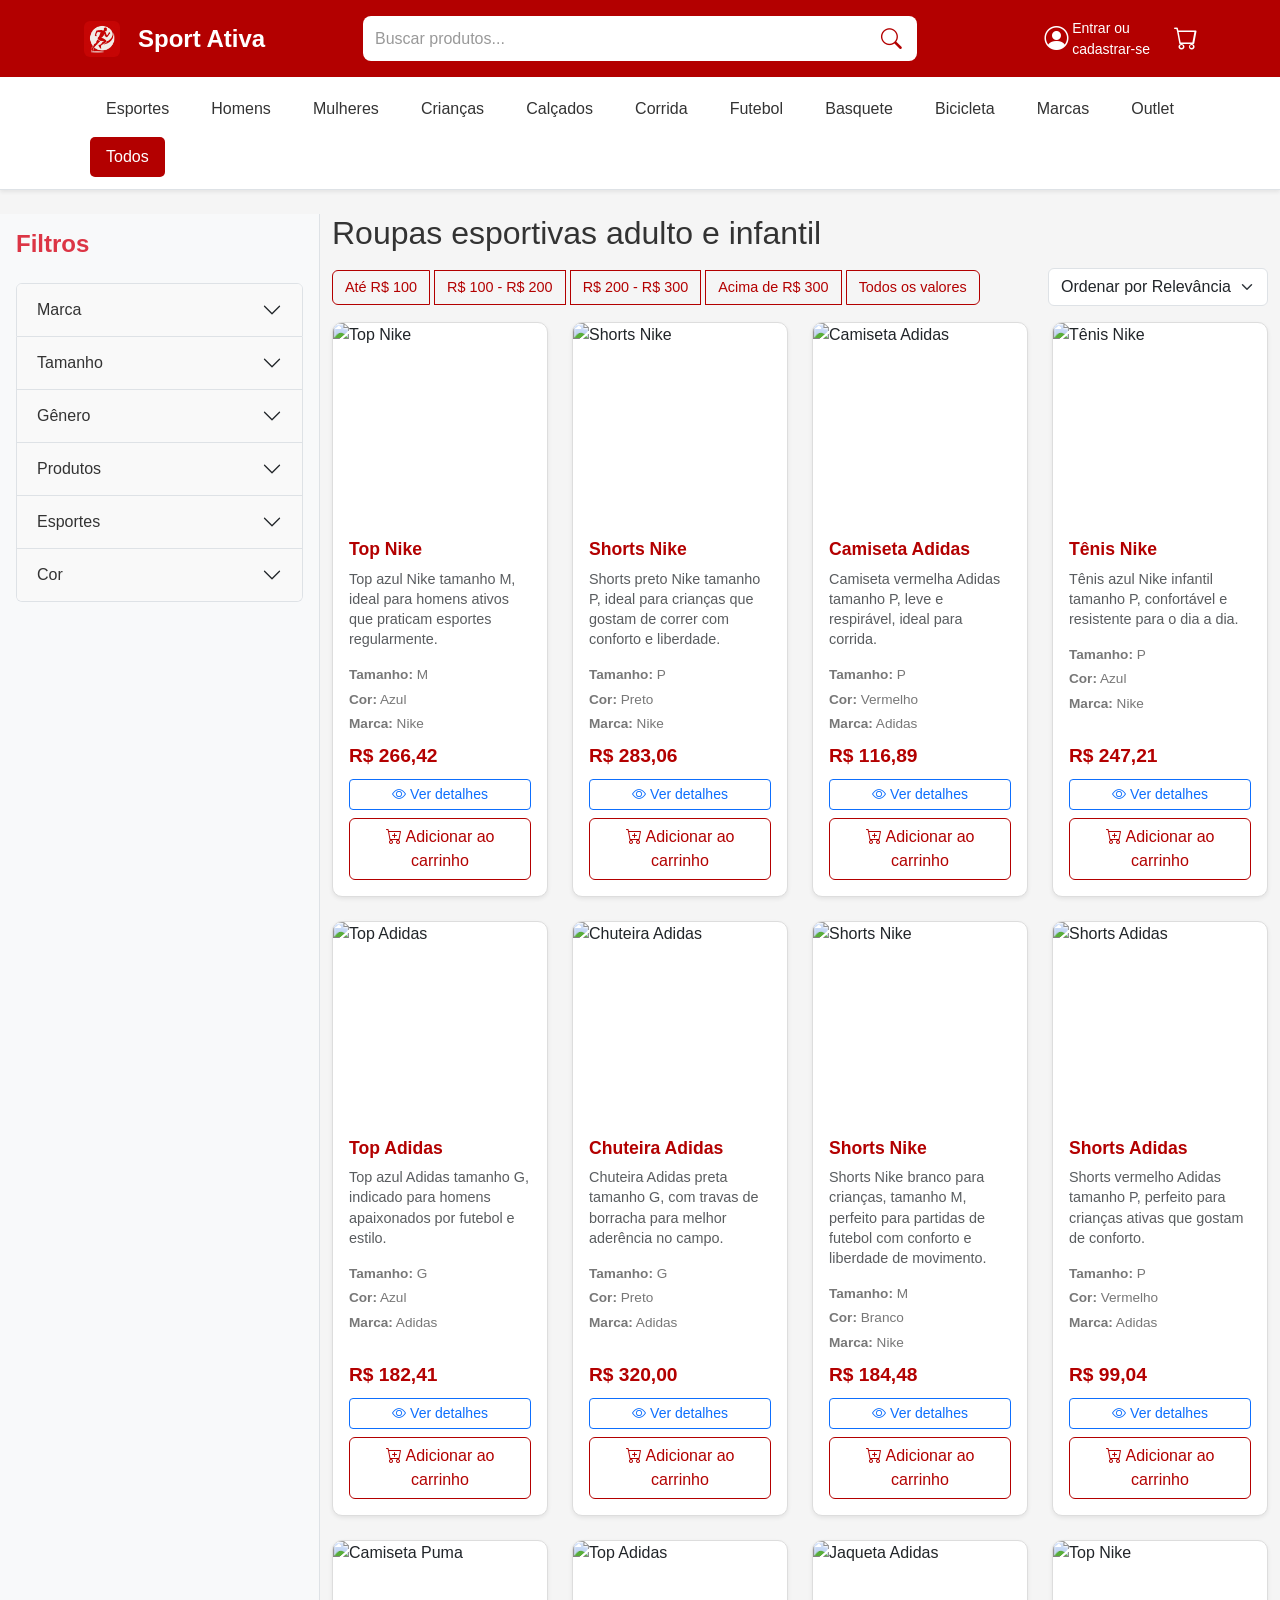
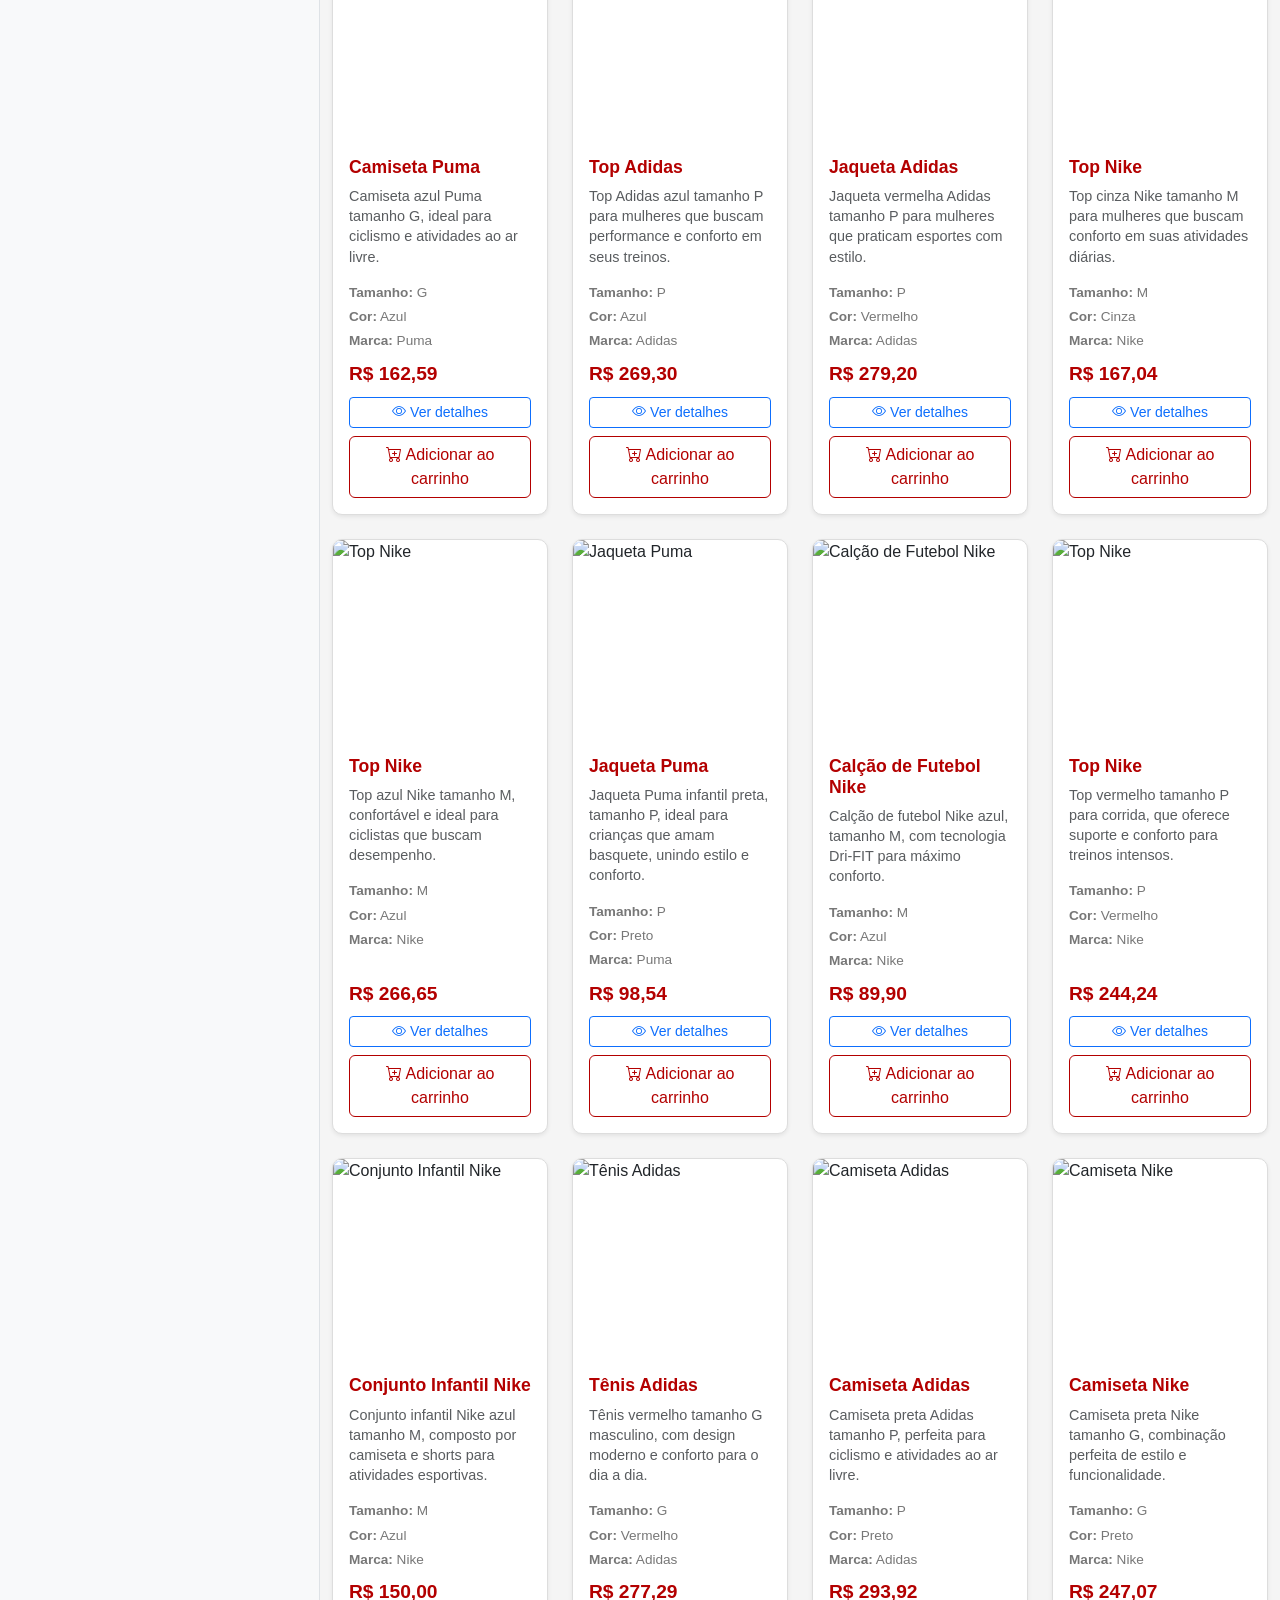
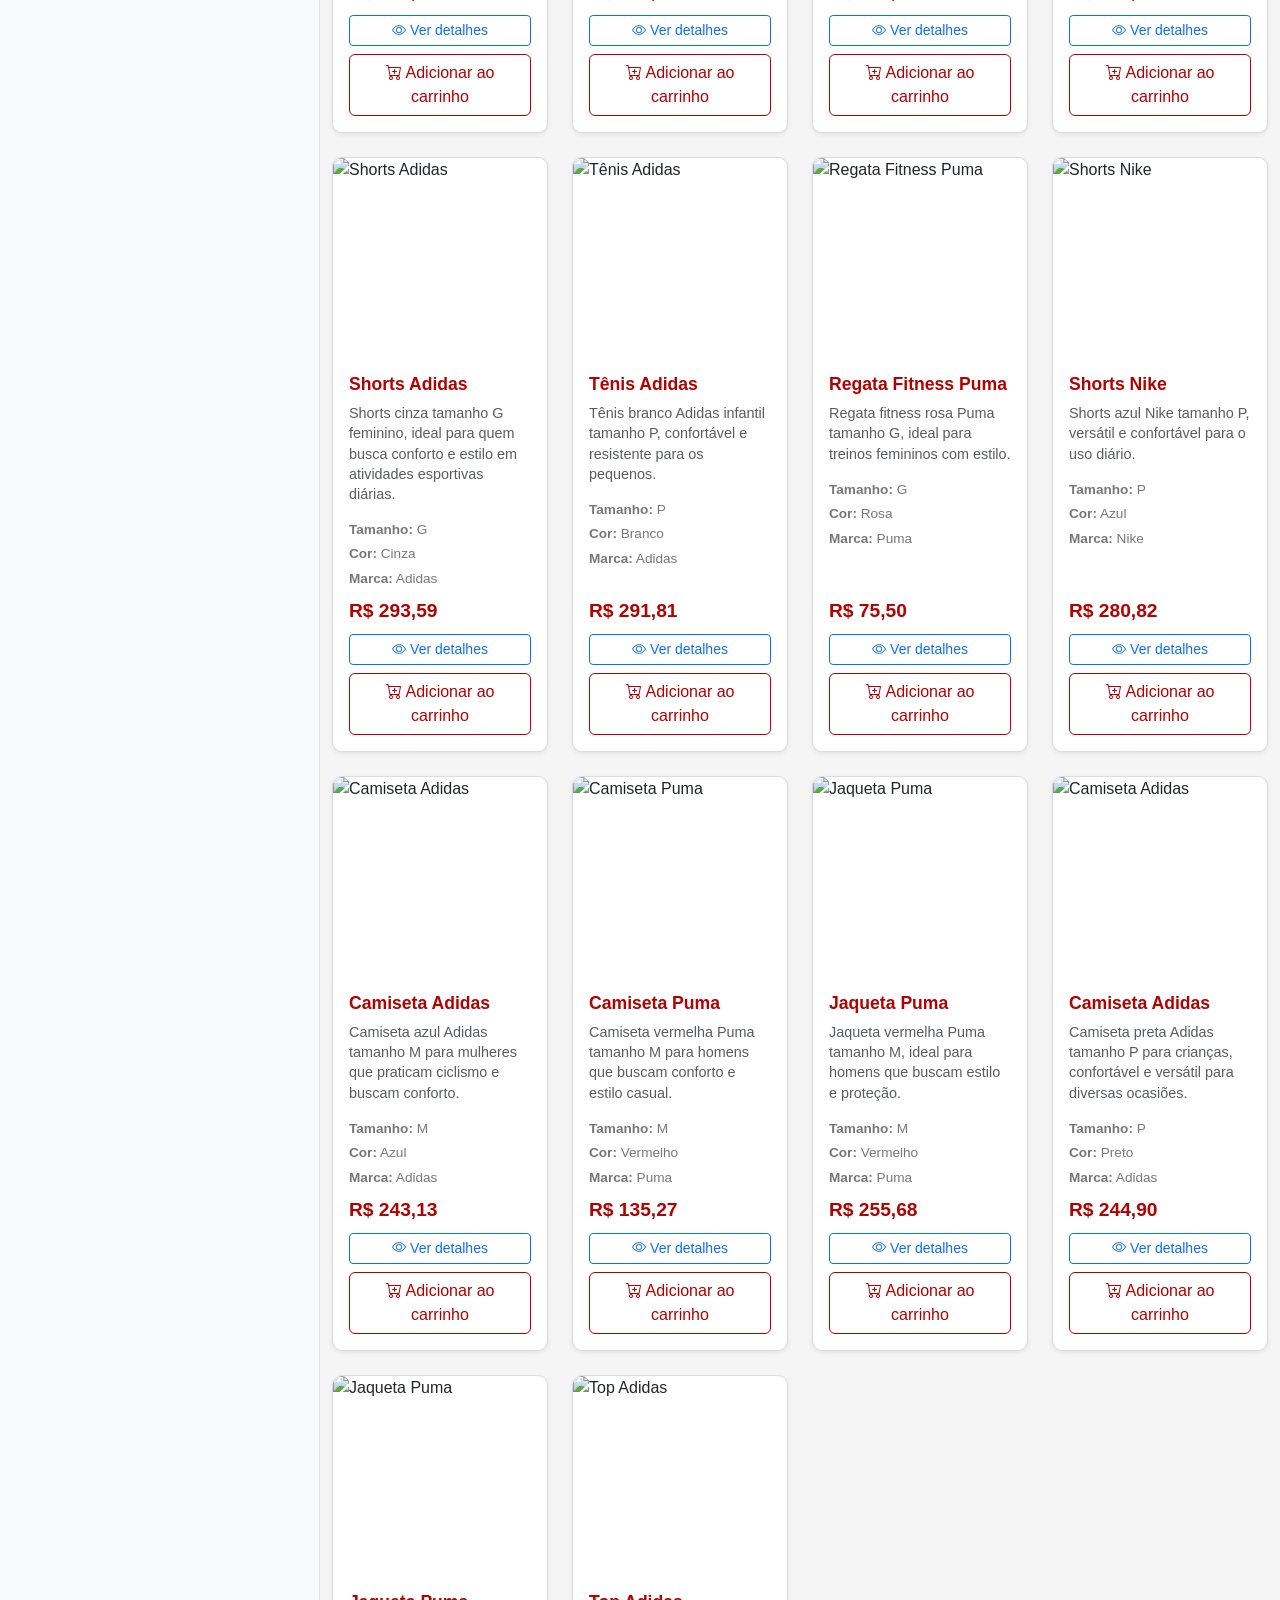
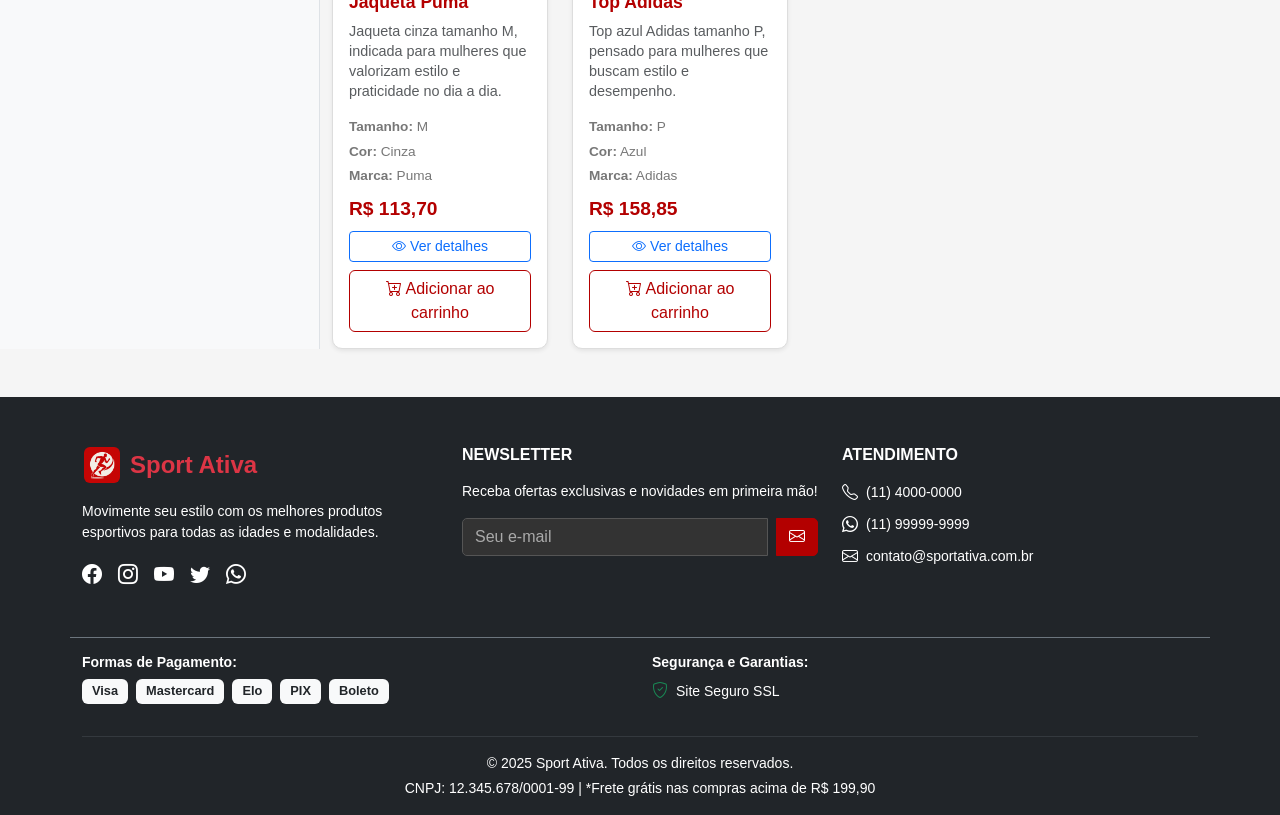
==== commit adc333a2: "Finalização do Projeto" ====
--- a/pagina-inicial/paginaInicial.html
+++ b/pagina-inicial/paginaInicial.html
@@ -397,7 +397,13 @@
           <!-- Logo, descrição e redes sociais -->
           <div class="col-md-4 mb-4">
             <div class="d-flex align-items-center mb-3">
-              <i class="bi bi-basket-fill me-2 fs-3 text-danger"></i>
+              <img
+                src="logo.png"
+                alt="Sport Ativa Logo"
+                class="logo-img me-2"
+                width="40"
+                height="40"
+              />
               <h4 class="text-danger fw-bold mb-0">Sport Ativa</h4>
             </div>
             <p class="small mb-3">
@@ -441,7 +447,6 @@
             </form>
           </div>
 
-          <!-- Atendimento e Informações -->
           <div class="col-md-4 mb-4">
             <h6 class="text-uppercase fw-bold mb-3">Atendimento</h6>
             <div class="d-flex align-items-center mb-2">
@@ -456,14 +461,9 @@
               <i class="bi bi-envelope me-2"></i>
               <span class="small">contato@sportativa.com.br</span>
             </div>
-            <div class="d-flex align-items-center">
-              <i class="bi bi-clock me-2"></i>
-              <span class="small">Seg-Sex: 8h às 18h</span>
-            </div>
           </div>
         </div>
 
-        <!-- Formas de pagamento e segurança -->
         <div class="row mt-4 pt-3 border-top border-secondary">
           <div class="col-md-6 mb-3">
             <h6 class="small fw-bold mb-2">Formas de Pagamento:</h6>
@@ -480,8 +480,6 @@
             <div class="d-flex gap-2 align-items-center">
               <i class="bi bi-shield-check text-success"></i>
               <span class="small">Site Seguro SSL</span>
-              <i class="bi bi-truck ms-3"></i>
-              <span class="small">Frete Grátis*</span>
             </div>
           </div>
         </div>
@@ -501,5 +499,6 @@
     <!-- Bootstrap JS -->
     <script src="https://cdn.jsdelivr.net/npm/bootstrap@5.3.0/dist/js/bootstrap.bundle.min.js"></script>
     <script src="cardsProdutos.js"></script>
+    <script src="../pagina-inicial/buscaUniversal.js"></script>
   </body>
 </html>
--- a/pagina-inicial/paginaInicial.css
+++ b/pagina-inicial/paginaInicial.css
@@ -14,7 +14,7 @@
 /* Navbar Superior Estilizada */
 .navbar-top {
   background-color: #b30000;
-  color: #fff;
+  color: #b30000;
   padding: 10px 0;
 }
 
@@ -28,7 +28,7 @@
 }
 
 .navbar-top .form-control {
-  background-color: #f1f1f1;
+  background-color: #ffffff;
   color: #333;
   border: none;
   border-radius: 8px 0 0 8px;
@@ -407,3 +407,25 @@
     font-size: 1.2rem !important;
   }
 }
+/* Sugestões de busca */
+.sugestoes-busca {
+  max-height: 200px;
+  overflow-y: auto;
+  border-top: none !important;
+}
+
+.sugestao-item:hover {
+  background-color: #f8f9fa !important;
+}
+
+.sugestao-item:last-child {
+  border-bottom: none !important;
+}
+
+/* Estados de busca */
+.busca-carrinho-vazia,
+.busca-pedidos-vazia {
+  border: 2px dashed #dee2e6;
+  border-radius: 8px;
+  margin: 20px 0;
+}
